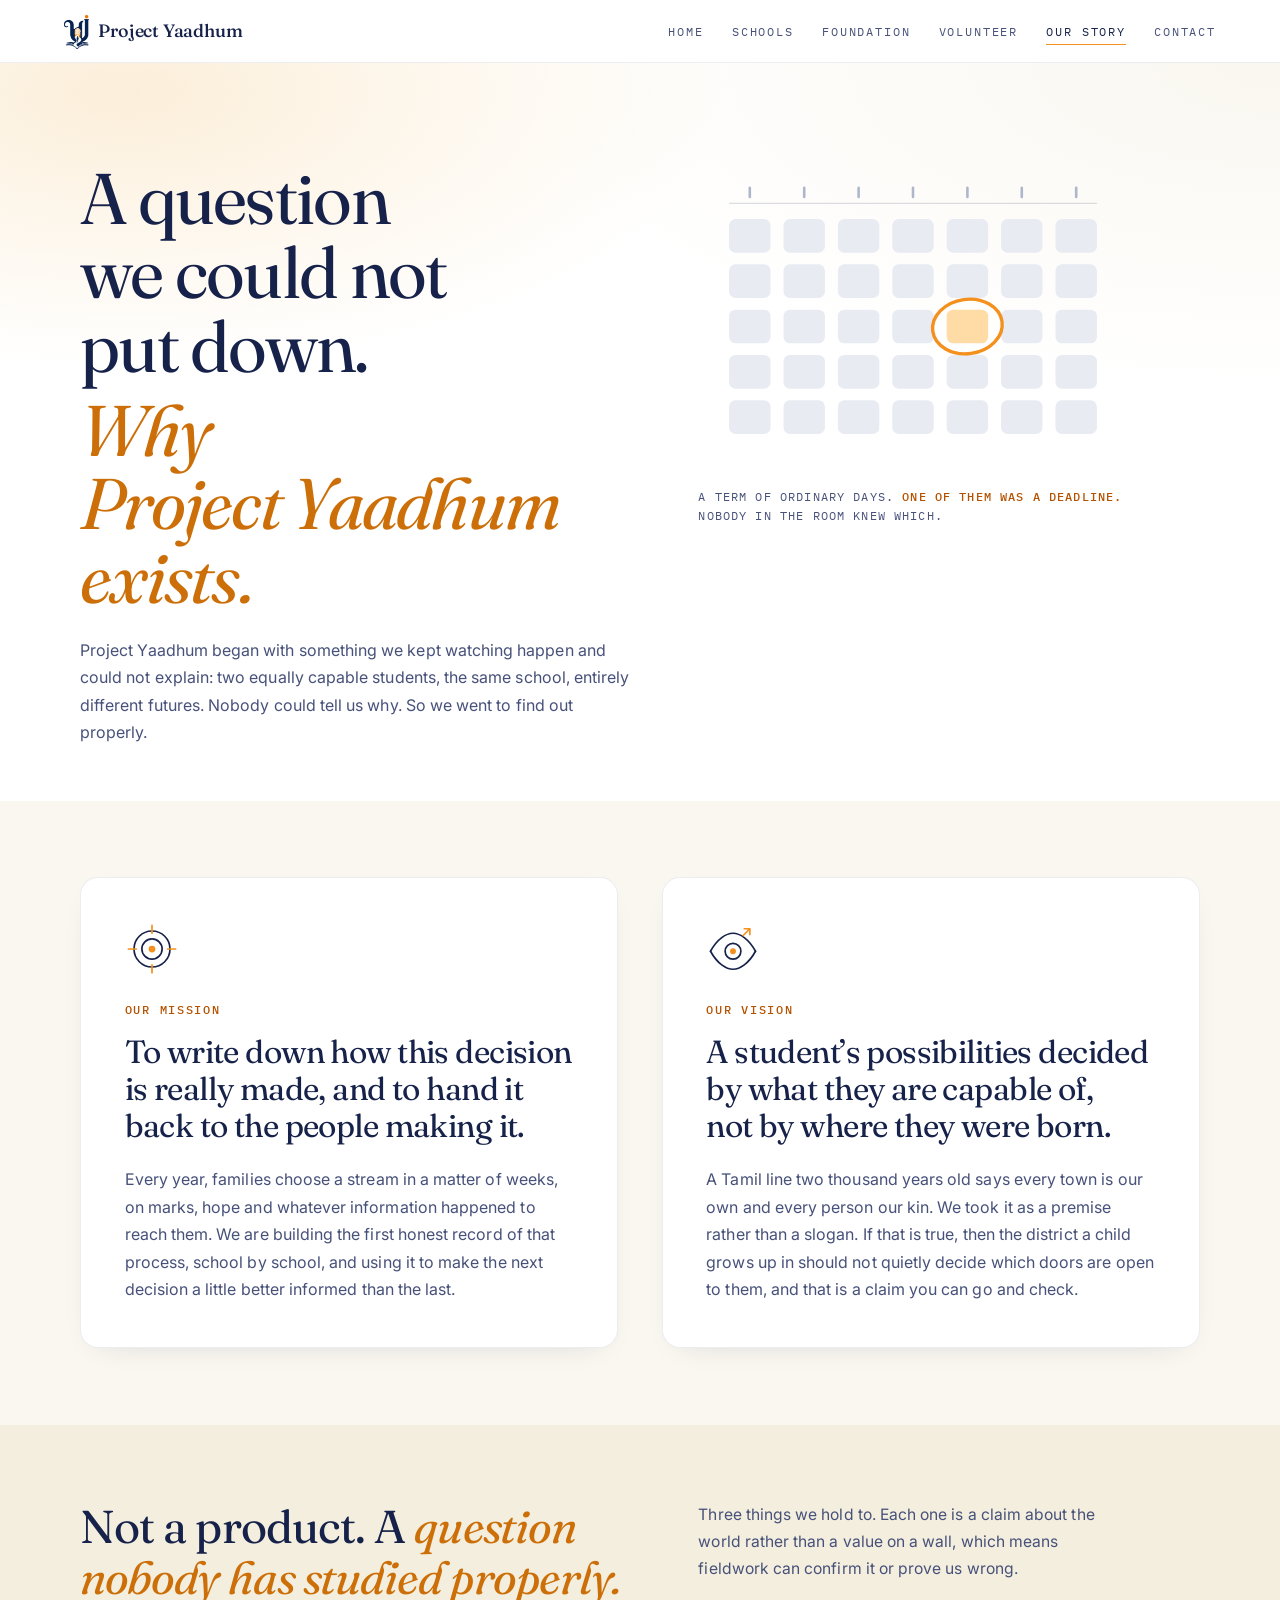
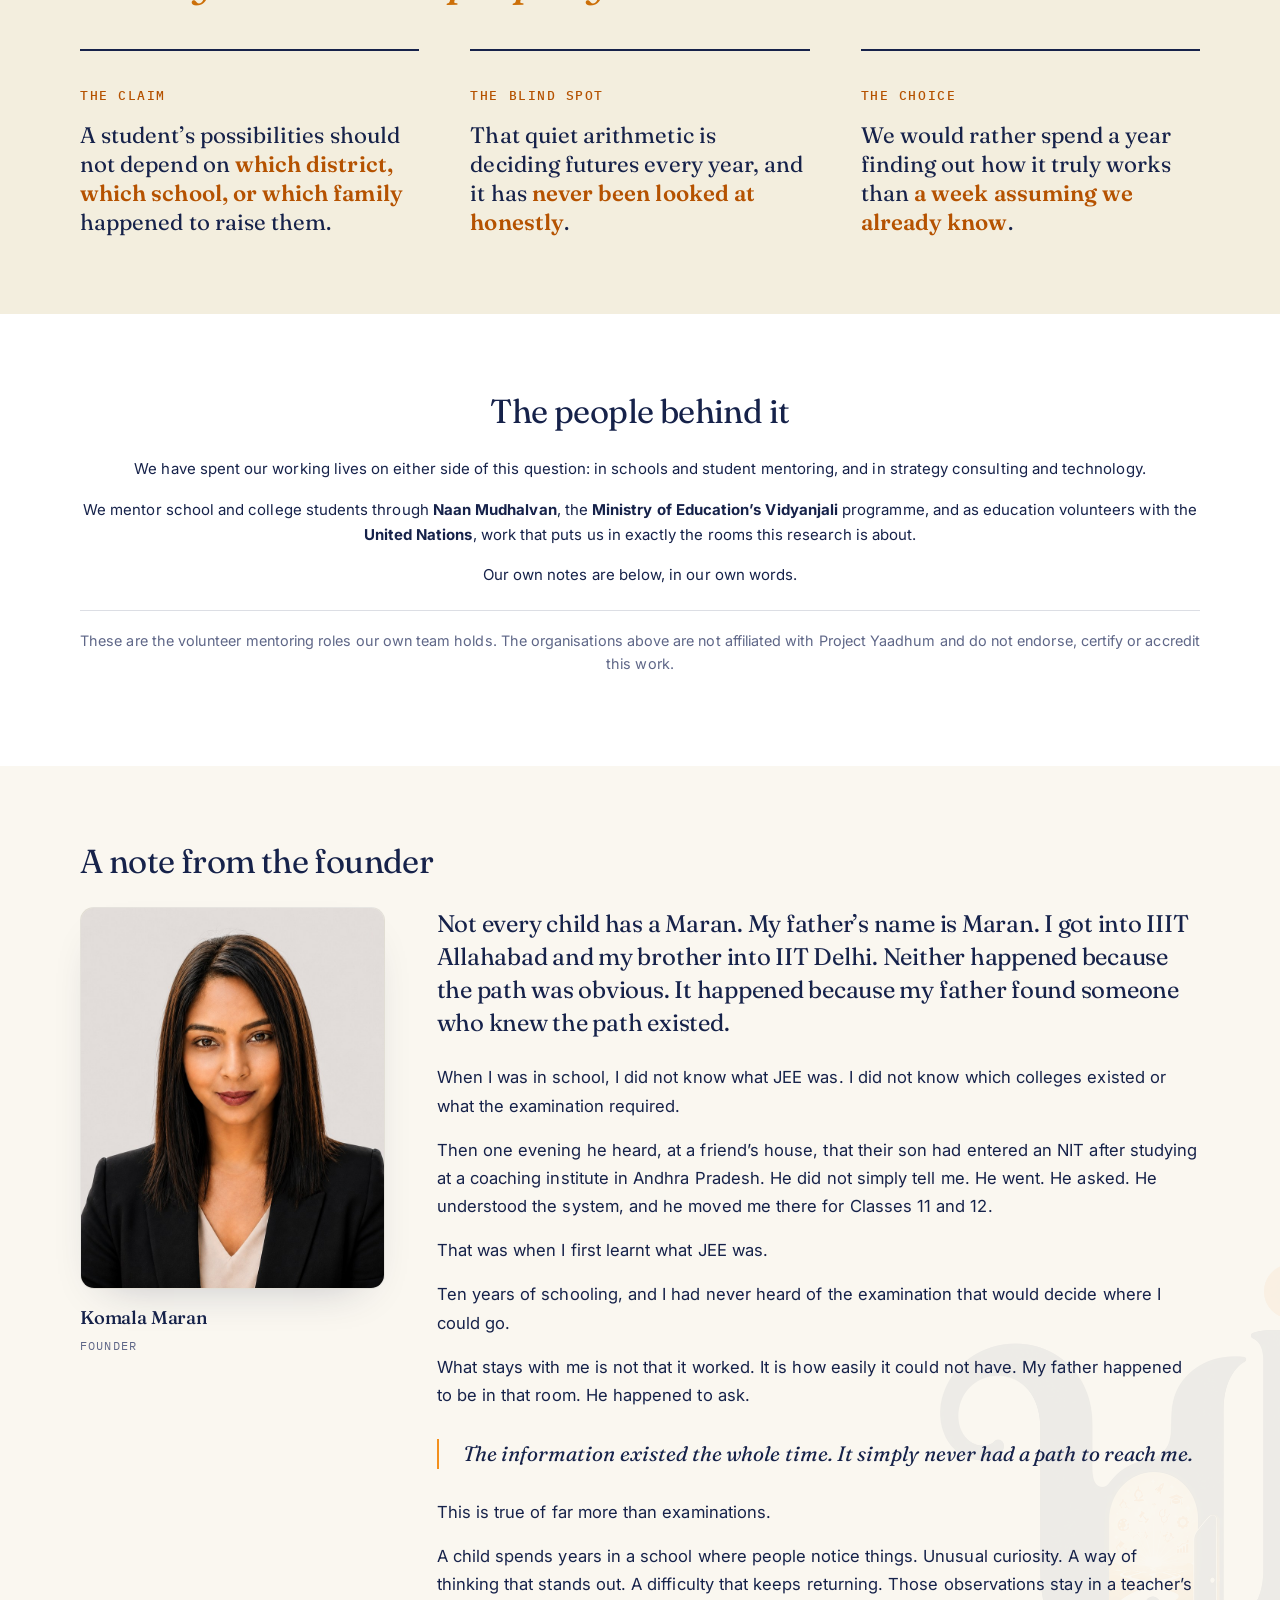
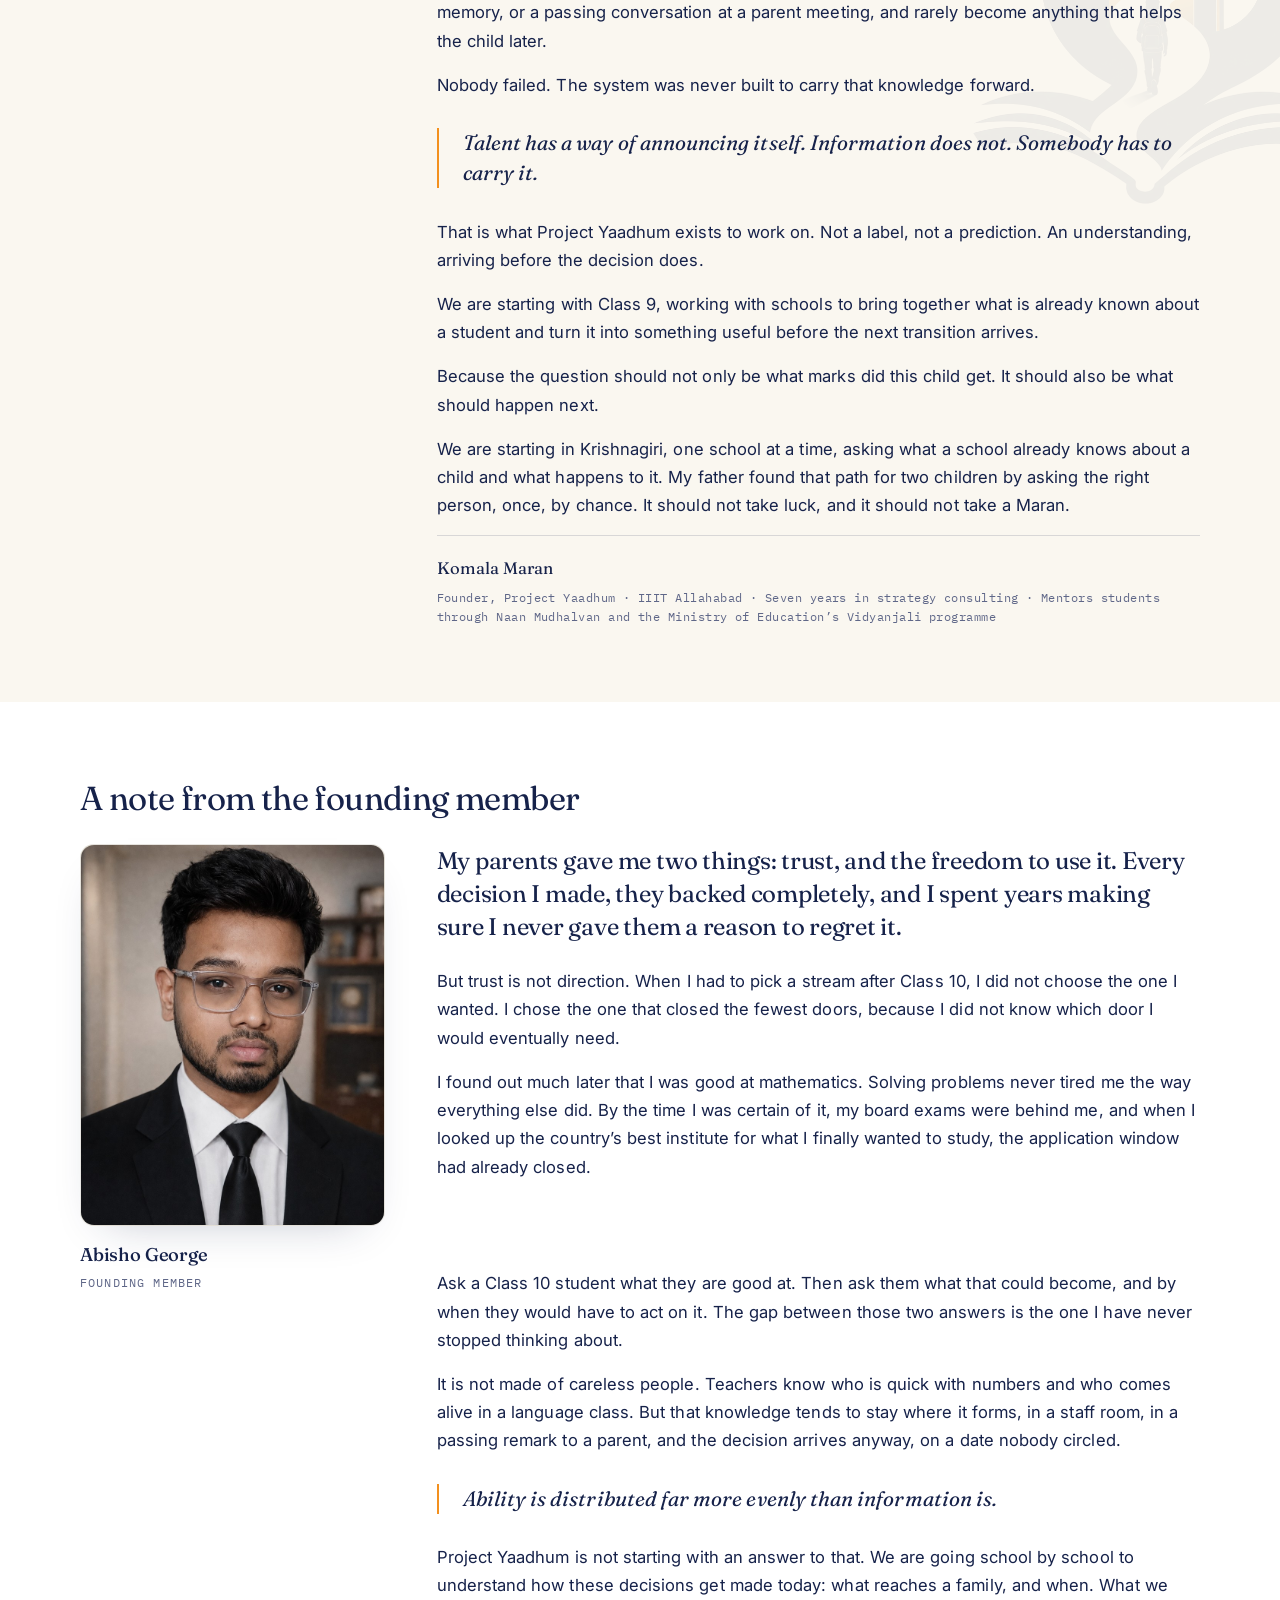
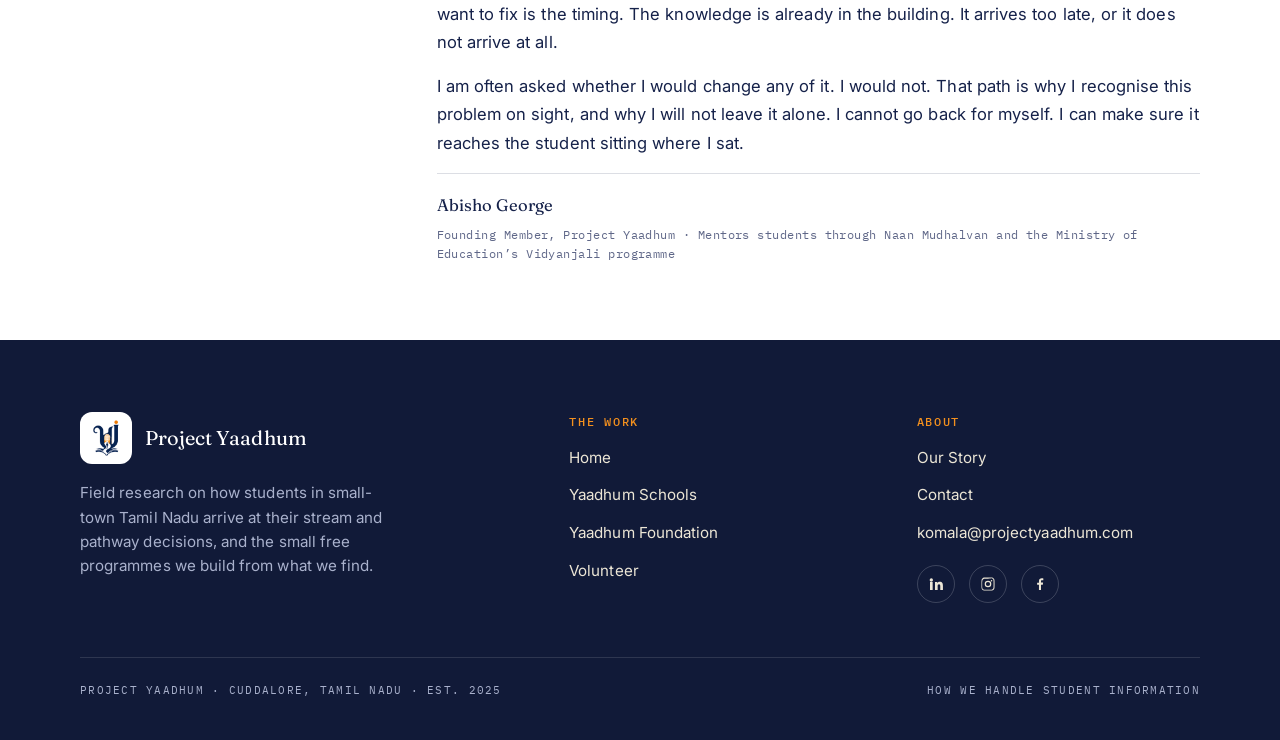
==== story.html @ 72b84866 "Add files via upload" ====
<!doctype html>
<html lang="en-IN">
<head>
<meta charset="utf-8">
<meta name="viewport" content="width=device-width, initial-scale=1">
<title>Our Story: Why Project Yaadhum Exists | Founder's Note</title>
<meta name="description" content="Komala Maran finished ten years of school without knowing JEE existed. One conversation changed that. The question that started Project Yaadhum, in her words.">
<link rel="canonical" href="https://www.projectyaadhum.com/story.html">
<meta name="robots" content="index, follow, max-image-preview:large, max-snippet:-1">

<meta property="og:type" content="website">
<meta property="og:site_name" content="Project Yaadhum">
<meta property="og:locale" content="en_IN">
<meta property="og:url" content="https://www.projectyaadhum.com/story.html">
<meta property="og:title" content="A question we could not put down: why Project Yaadhum exists">
<meta property="og:description" content="Komala Maran finished ten years of school without knowing JEE existed. Abisho George lost a seat on a date he did not know existed. Both notes, in full.">
<meta property="og:image" content="https://www.projectyaadhum.com/assets/og-image.png">
<meta property="og:image:width" content="1200">
<meta property="og:image:height" content="630">
<meta property="og:image:alt" content="Project Yaadhum. Every possibility belongs to every student.">
<meta name="twitter:card" content="summary_large_image">
<meta name="twitter:title" content="A question we could not put down: why Project Yaadhum exists">
<meta name="twitter:description" content="Komala Maran finished ten years of school without knowing JEE existed. Abisho George lost a seat on a date he did not know existed. Both notes, in full.">
<meta name="twitter:image" content="https://www.projectyaadhum.com/assets/og-image.png">

<link rel="icon" href="assets/favicon-32.png" sizes="32x32">
<link rel="apple-touch-icon" href="assets/favicon-180.png">
<link rel="preconnect" href="https://fonts.googleapis.com">
<link rel="preconnect" href="https://fonts.gstatic.com" crossorigin>
<link href="https://fonts.googleapis.com/css2?family=Fraunces:ital,opsz,wght@0,9..144,300..600;1,9..144,300..600&family=IBM+Plex+Mono:wght@400;500&family=Inter:wght@300;400;500;600&family=Noto+Serif+Tamil:wght@400;500;600&display=swap" rel="stylesheet">
<link rel="stylesheet" href="css/main.css?v=20260821235953">
<script type="application/ld+json">
{
  "@context": "https://schema.org",
  "@graph": [
    {
      "@type": "NGO",
      "@id": "https://www.projectyaadhum.com/#organization",
      "name": "Project Yaadhum",
      "legalName": "Yaadhum Foundation",
      "alternateName": [
        "Yaadhum",
        "Yaadhum Foundation"
      ],
      "url": "https://www.projectyaadhum.com/",
      "logo": {
        "@type": "ImageObject",
        "@id": "https://www.projectyaadhum.com/#logo",
        "url": "https://www.projectyaadhum.com/assets/logo-square.png",
        "width": 512,
        "height": 512,
        "caption": "Project Yaadhum"
      },
      "image": {
        "@id": "https://www.projectyaadhum.com/#logo"
      },
      "slogan": "Every possibility belongs to every student.",
      "description": "Project Yaadhum is a field research initiative studying how students in Tier 2 and Tier 3 Tamil Nadu schools arrive at their stream and pathway decisions after Class 10, and who actually makes those decisions. It runs small, free pilot programmes with schools and communities based on what the fieldwork finds.",
      "foundingDate": "2025",
      "founder": {
        "@id": "https://www.projectyaadhum.com/story.html#komala-maran"
      },
      "member": [
        {
          "@id": "https://www.projectyaadhum.com/story.html#komala-maran"
        },
        {
          "@id": "https://www.projectyaadhum.com/story.html#abisho-george"
        }
      ],
      "email": "komala@projectyaadhum.com",
      "address": {
        "@type": "PostalAddress",
        "addressLocality": "Cuddalore",
        "addressRegion": "Tamil Nadu",
        "addressCountry": "IN"
      },
      "areaServed": {
        "@type": "AdministrativeArea",
        "name": "Tamil Nadu, India"
      },
      "knowsAbout": [
        "Academic stream selection after Class 10",
        "Education access in Tier 2 and Tier 3 India",
        "School-to-higher-education transition",
        "Field research in schools",
        "Student career awareness"
      ],
      "contactPoint": {
        "@type": "ContactPoint",
        "@id": "https://www.projectyaadhum.com/#contact-point",
        "email": "komala@projectyaadhum.com",
        "contactType": "General enquiries",
        "areaServed": "IN",
        "availableLanguage": [
          "en",
          "ta"
        ]
      },
      "sameAs": [
        "https://www.linkedin.com/company/projectyaadhum/",
        "https://www.instagram.com/projectyaadhum/",
        "https://www.facebook.com/share/1XpGHpxK6S/"
      ]
    },
    {
      "@type": "WebSite",
      "@id": "https://www.projectyaadhum.com/#website",
      "url": "https://www.projectyaadhum.com/",
      "name": "Project Yaadhum",
      "description": "Field research on how students in small-town Tamil Nadu arrive at their stream and pathway decisions, and the small free programmes we build from what we find.",
      "publisher": {
        "@id": "https://www.projectyaadhum.com/#organization"
      },
      "inLanguage": "en-IN"
    },
    {
      "@type": "AboutPage",
      "@id": "https://www.projectyaadhum.com/story.html#webpage",
      "url": "https://www.projectyaadhum.com/story.html",
      "name": "Our Story: Why Project Yaadhum Exists | Founder's Note",
      "description": "Komala Maran finished ten years of school without knowing JEE existed. One conversation changed that. The question that started Project Yaadhum, in her words.",
      "isPartOf": {
        "@id": "https://www.projectyaadhum.com/#website"
      },
      "about": {
        "@id": "https://www.projectyaadhum.com/#organization"
      },
      "publisher": {
        "@id": "https://www.projectyaadhum.com/#organization"
      },
      "inLanguage": "en-IN",
      "mainEntity": [
        {
          "@id": "https://www.projectyaadhum.com/story.html#komala-maran"
        },
        {
          "@id": "https://www.projectyaadhum.com/story.html#abisho-george"
        }
      ]
    },
    {
      "@type": "Person",
      "@id": "https://www.projectyaadhum.com/story.html#komala-maran",
      "name": "Komala Maran",
      "givenName": "Komala",
      "familyName": "Maran",
      "jobTitle": "Founder",
      "worksFor": {
        "@id": "https://www.projectyaadhum.com/#organization"
      },
      "founderOf": {
        "@id": "https://www.projectyaadhum.com/#organization"
      },
      "alumniOf": {
        "@type": "CollegeOrUniversity",
        "name": "Indian Institute of Information Technology, Allahabad",
        "sameAs": "https://iiita.ac.in/"
      },
      "description": "Founder of Project Yaadhum. Studied at IIIT Allahabad and spent seven years in strategy consulting. Mentors school and college students as a volunteer through Naan Mudhalvan (TNSkill Corporation) and the Ministry of Education's Vidyanjali programme.",
      "knowsAbout": [
        "Academic stream selection after Class 10",
        "Education access in Tier 2 and Tier 3 India",
        "Strategy consulting",
        "Student mentoring"
      ],
      "knowsLanguage": [
        "en",
        "ta"
      ],
      "email": "komala@projectyaadhum.com",
      "image": "https://www.projectyaadhum.com/assets/founder-komala.jpg",
      "url": "https://www.projectyaadhum.com/story.html"
    },
    {
      "@type": "Person",
      "@id": "https://www.projectyaadhum.com/story.html#abisho-george",
      "name": "Abisho George",
      "givenName": "Abisho",
      "familyName": "George",
      "jobTitle": "Founding Member",
      "worksFor": {
        "@id": "https://www.projectyaadhum.com/#organization"
      },
      "memberOf": {
        "@id": "https://www.projectyaadhum.com/#organization"
      },
      "description": "Founding member of Project Yaadhum. Mentors school and college students as a volunteer through Naan Mudhalvan and the Ministry of Education's Vidyanjali programme.",
      "knowsAbout": [
        "Academic stream selection after Class 10",
        "Education access in Tier 2 and Tier 3 India",
        "Student mentoring"
      ],
      "knowsLanguage": [
        "en",
        "ta"
      ],
      "image": "https://www.projectyaadhum.com/assets/founding-abisho.jpg",
      "url": "https://www.projectyaadhum.com/story.html"
    }
  ]
}
</script>
</head>
<body>

<header class="nav" role="banner">
  <a class="nav__brand" href="index.html">
    <img class="nav__logo" src="assets/yaadhum-logo-cut.png" alt="">
    <span class="nav__wordmark">Project Yaadhum</span>
  </a>
  <div class="nav__right">
    <button class="nav__toggle" type="button" aria-expanded="false" aria-controls="nav-links"
            aria-label="Open menu">
      <span class="nav__bars" aria-hidden="true"></span>
      <span class="nav__togglelab">Menu</span>
    </button>
    <nav class="nav__links" id="nav-links" aria-label="Primary">
      <a href="index.html">Home</a>
      <a href="schools.html">Schools</a>
      <a href="foundation.html">Foundation</a>
      <a href="volunteer.html">Volunteer</a>
      <a href="story.html" aria-current="page">Our Story</a>
      <a href="contact.html">Contact</a>
    </nav>
  </div>
</header>

<main class="subpage">

  <!-- ============================ HERO ============================ -->
  <section class="contact-hero">
    <div class="wrap">
      <div class="head-split head-split--top">
        <div>
          <h1 class="reveal">A question we could not put down. <em class="h1__beat">Why Project&nbsp;Yaadhum exists.</em></h1>
          <p class="schools__lede reveal" style="color:var(--ink-2);max-width:56ch">Project Yaadhum began with something we kept watching happen and could not explain: two equally capable students, the same school, entirely different futures. Nobody could tell us why. So we went to find out properly.</p>
        </div>
        <figure class="calviz reveal" data-delay="1"
                aria-label="A term of ordinary days, with the one deadline that decided everything circled late.">
          <svg viewBox="0 0 332 236" role="img">
            <path class="cal-rule" d="M24 32h284"/>
            <path class="cal-tick" d="M40 20v7"/>
            <path class="cal-tick" d="M82 20v7"/>
            <path class="cal-tick" d="M124 20v7"/>
            <path class="cal-tick" d="M166 20v7"/>
            <path class="cal-tick" d="M208 20v7"/>
            <path class="cal-tick" d="M250 20v7"/>
            <path class="cal-tick" d="M292 20v7"/>
            <rect class="cal-day" x="24" y="44" width="32" height="26" rx="5" style="transition-delay:0ms"/>
            <rect class="cal-day" x="66" y="44" width="32" height="26" rx="5" style="transition-delay:16ms"/>
            <rect class="cal-day" x="108" y="44" width="32" height="26" rx="5" style="transition-delay:32ms"/>
            <rect class="cal-day" x="150" y="44" width="32" height="26" rx="5" style="transition-delay:48ms"/>
            <rect class="cal-day" x="192" y="44" width="32" height="26" rx="5" style="transition-delay:64ms"/>
            <rect class="cal-day" x="234" y="44" width="32" height="26" rx="5" style="transition-delay:80ms"/>
            <rect class="cal-day" x="276" y="44" width="32" height="26" rx="5" style="transition-delay:96ms"/>
            <rect class="cal-day" x="24" y="79" width="32" height="26" rx="5" style="transition-delay:112ms"/>
            <rect class="cal-day" x="66" y="79" width="32" height="26" rx="5" style="transition-delay:128ms"/>
            <rect class="cal-day" x="108" y="79" width="32" height="26" rx="5" style="transition-delay:144ms"/>
            <rect class="cal-day" x="150" y="79" width="32" height="26" rx="5" style="transition-delay:160ms"/>
            <rect class="cal-day" x="192" y="79" width="32" height="26" rx="5" style="transition-delay:176ms"/>
            <rect class="cal-day" x="234" y="79" width="32" height="26" rx="5" style="transition-delay:192ms"/>
            <rect class="cal-day" x="276" y="79" width="32" height="26" rx="5" style="transition-delay:208ms"/>
            <rect class="cal-day" x="24" y="114" width="32" height="26" rx="5" style="transition-delay:224ms"/>
            <rect class="cal-day" x="66" y="114" width="32" height="26" rx="5" style="transition-delay:240ms"/>
            <rect class="cal-day" x="108" y="114" width="32" height="26" rx="5" style="transition-delay:256ms"/>
            <rect class="cal-day" x="150" y="114" width="32" height="26" rx="5" style="transition-delay:272ms"/>
            <rect class="cal-day cal-day--the" x="192" y="114" width="32" height="26" rx="5" style="transition-delay:288ms"/>
            <rect class="cal-day" x="234" y="114" width="32" height="26" rx="5" style="transition-delay:304ms"/>
            <rect class="cal-day" x="276" y="114" width="32" height="26" rx="5" style="transition-delay:320ms"/>
            <rect class="cal-day" x="24" y="149" width="32" height="26" rx="5" style="transition-delay:336ms"/>
            <rect class="cal-day" x="66" y="149" width="32" height="26" rx="5" style="transition-delay:352ms"/>
            <rect class="cal-day" x="108" y="149" width="32" height="26" rx="5" style="transition-delay:368ms"/>
            <rect class="cal-day" x="150" y="149" width="32" height="26" rx="5" style="transition-delay:384ms"/>
            <rect class="cal-day" x="192" y="149" width="32" height="26" rx="5" style="transition-delay:400ms"/>
            <rect class="cal-day" x="234" y="149" width="32" height="26" rx="5" style="transition-delay:416ms"/>
            <rect class="cal-day" x="276" y="149" width="32" height="26" rx="5" style="transition-delay:432ms"/>
            <rect class="cal-day" x="24" y="184" width="32" height="26" rx="5" style="transition-delay:448ms"/>
            <rect class="cal-day" x="66" y="184" width="32" height="26" rx="5" style="transition-delay:464ms"/>
            <rect class="cal-day" x="108" y="184" width="32" height="26" rx="5" style="transition-delay:480ms"/>
            <rect class="cal-day" x="150" y="184" width="32" height="26" rx="5" style="transition-delay:496ms"/>
            <rect class="cal-day" x="192" y="184" width="32" height="26" rx="5" style="transition-delay:512ms"/>
            <rect class="cal-day" x="234" y="184" width="32" height="26" rx="5" style="transition-delay:528ms"/>
            <rect class="cal-day" x="276" y="184" width="32" height="26" rx="5" style="transition-delay:544ms"/>
            <ellipse class="cal-ring" cx="208" cy="127" rx="27" ry="21"
                     transform="rotate(-8 208 127)"/>
          </svg>
          <figcaption>A term of ordinary days. <b>One of them was a deadline.</b> Nobody in the room knew which.</figcaption>
        </figure>
      </div>
    </div>
  </section>

  <!-- ===================== MISSION & VISION ======================= -->
  <section class="section section--paper">
    <div class="wrap">
      <div class="mv">
        <article class="mv__card reveal">
          <div class="mv__ico" aria-hidden="true">
            <svg viewBox="0 0 48 48">
              <circle cx="24" cy="24" r="16"/>
              <circle cx="24" cy="24" r="9"/>
              <circle class="fill" cx="24" cy="24" r="3"/>
              <path class="hi" d="M24 3v7M24 38v7M3 24h7M38 24h7"/>
            </svg>
          </div>
          <p class="mv__k">Our mission</p>
          <h2 class="mv__t">To write down how this decision is really made, and to hand it back to the people making it.</h2>
          <p class="mv__s">Every year, families choose a stream in a matter of weeks, on marks, hope and whatever information happened to reach them. We are building the first honest record of that process, school by school, and using it to make the next decision a little better informed than the last.</p>
        </article>

        <article class="mv__card reveal" data-delay="1">
          <div class="mv__ico" aria-hidden="true">
            <svg viewBox="0 0 48 48">
              <path d="M4 26c6-11 14-16 20-16s14 5 20 16"/>
              <path d="M4 26c6 11 14 16 20 16s14-5 20-16"/>
              <circle cx="24" cy="26" r="7"/>
              <circle class="fill" cx="24" cy="26" r="2.6"/>
              <path class="hi" d="M33 12l6-6M39 6h-5M39 6v5"/>
            </svg>
          </div>
          <p class="mv__k">Our vision</p>
          <h2 class="mv__t">A student&rsquo;s possibilities decided by what they are capable of, not by where they were born.</h2>
          <p class="mv__s">A Tamil line two thousand years old says every town is our own and every person our kin. We took it as a premise rather than a slogan. If that is true, then the district a child grows up in should not quietly decide which doors are open to them, and that is a claim you can go and check.</p>
        </article>
      </div>
    </div>
  </section>

<!-- ====================== WHAT DRIVES US ======================= -->
<section class="section section--tint">
  <div class="wrap">
    <div class="head-split head-split--top drives__head">
      <div class="reveal">
        <div class="duo__statement">Not a product. A <span class="accent">question nobody has studied properly.</span></div>
      </div>
      <p class="standfirst reveal" data-delay="1">Three things we hold to. Each one is a claim about the world rather than a value on a wall, which means fieldwork can confirm it or prove us wrong.</p>
    </div>
    <div class="drives__list">
      <div class="drive reveal">
        <p class="drive__k">The claim</p>
        <p class="drive__t">A student&rsquo;s possibilities should not depend on <b>which district, which school, or which family</b> happened to raise them.</p>
      </div>
      <div class="drive reveal" data-delay="1">
        <p class="drive__k">The blind spot</p>
        <p class="drive__t">That quiet arithmetic is deciding futures every year, and it has <b>never been looked at honestly</b>.</p>
      </div>
      <div class="drive reveal" data-delay="2">
        <p class="drive__k">The choice</p>
        <p class="drive__t">We would rather spend a year finding out how it truly works than <b>a week assuming we already know</b>.</p>
      </div>
    </div>
  </div>
</section>

<!-- ==================== THE PEOPLE BEHIND ====================== -->
<section class="section">
  <div class="wrap" style="text-align:center">
    <h2 class="block-title reveal">The people behind it</h2>
    <div class="people-intro reveal" data-delay="1">
      <p>We have spent our working lives on either side of this question: in schools and student mentoring, and in strategy consulting and technology.</p>
      <p>We mentor school and college students through <b>Naan Mudhalvan</b>, the <b>Ministry of Education&rsquo;s Vidyanjali</b> programme, and as education volunteers with the <b>United Nations</b>, work that puts us in exactly the rooms this research is about.</p>
      <p>Our own notes are below, in our own words.</p>
      <p class="people-intro__note">These are the volunteer mentoring roles our own team holds. The organisations above are not affiliated with Project Yaadhum and do not endorse, certify or accredit this work.</p>
    </div>
  </div>
</section>

<!-- =================== A NOTE FROM THE FOUNDER ================== -->
<section class="section note note--paper">
  <img class="note__mark" src="assets/yaadhum-logo-cut.png" alt="" aria-hidden="true">
  <div class="wrap">
    <h2 class="block-title reveal">A note from the founder</h2>
    <div class="note__grid">
      <div class="reveal">
        <figure class="portrait" style="margin:0">
          <img src="assets/founder-komala.jpg" alt="Komala Maran, Founder of Project Yaadhum"
               onerror="this.style.display='none';this.nextElementSibling.style.display='grid';">
          <figcaption class="portrait__ph" style="display:none">Portrait<br>Komala Maran</figcaption>
        </figure>
        <p class="portrait__cap"><b>Komala Maran</b>Founder</p>
      </div>

      <div class="note__body">
        <p class="lede reveal">Not every child has a Maran. My father&rsquo;s name is Maran. I got into IIIT Allahabad and my brother into IIT Delhi. Neither happened because the path was obvious. It happened because my father found someone who knew the path existed.</p>
        <p class="reveal">When I was in school, I did not know what JEE was. I did not know which colleges existed or what the examination required.</p>
        <p class="reveal">Then one evening he heard, at a friend&rsquo;s house, that their son had entered an NIT after studying at a coaching institute in Andhra Pradesh. He did not simply tell me. He went. He asked. He understood the system, and he moved me there for Classes&nbsp;11 and&nbsp;12.</p>
        <p class="reveal">That was when I first learnt what JEE was.</p>
        <p class="reveal">Ten years of schooling, and I had never heard of the examination that would decide where I could go.</p>
        <p class="reveal">What stays with me is not that it worked. It is how easily it could not have. My father happened to be in that room. He happened to ask.</p>
        <p class="ask reveal">The information existed the whole time. It simply never had a path to reach me.</p>
        <p class="reveal">This is true of far more than examinations.</p>
        <p class="reveal">A child spends years in a school where people notice things. Unusual curiosity. A way of thinking that stands out. A difficulty that keeps returning. Those observations stay in a teacher&rsquo;s memory, or a passing conversation at a parent meeting, and rarely become anything that helps the child later.</p>
        <p class="reveal">Nobody failed. The system was never built to carry that knowledge forward.</p>
        <p class="ask reveal">Talent has a way of announcing itself. Information does not. Somebody has to carry it.</p>
        <p class="reveal">That is what Project Yaadhum exists to work on. Not a label, not a prediction. An understanding, arriving before the decision does.</p>
        <p class="reveal">We are starting with Class&nbsp;9, working with schools to bring together what is already known about a student and turn it into something useful before the next transition arrives.</p>
        <p class="reveal">Because the question should not only be what marks did this child get. It should also be what should happen next.</p>
        <p class="reveal">We are starting in Krishnagiri, one school at a time, asking what a school already knows about a child and what happens to it. My father found that path for two children by asking the right person, once, by chance. It should not take luck, and it should not take a Maran.</p>
        <p class="note__sign reveal">Komala Maran
          <small>Founder, Project Yaadhum &middot; IIIT Allahabad &middot; Seven years in strategy consulting &middot; Mentors students through Naan Mudhalvan and the Ministry of Education&rsquo;s Vidyanjali programme</small></p>
      </div>
    </div>
  </div>
</section>

<!-- =============== A NOTE FROM THE FOUNDING MEMBER ============== -->
<section class="section note">
  <div class="wrap">
    <h2 class="block-title reveal">A note from the founding member</h2>
    <div class="note__grid">
      <div class="reveal">
        <figure class="portrait" style="margin:0">
          <img src="assets/founding-abisho.jpg" alt="Abisho George, Founding Member of Project Yaadhum"
               onerror="this.style.display='none';this.nextElementSibling.style.display='grid';">
          <figcaption class="portrait__ph" style="display:none">Portrait<br>Abisho George</figcaption>
        </figure>
        <p class="portrait__cap"><b>Abisho George</b>Founding Member</p>
      </div>

      <div class="note__body">
        <p class="lede reveal">My parents gave me two things: trust, and the freedom to use it. Every decision I made, they backed completely, and I spent years making sure I never gave them a reason to regret it.</p>
        <p class="reveal">But trust is not direction. When I had to pick a stream after Class&nbsp;10, I did not choose the one I wanted. I chose the one that closed the fewest doors, because I did not know which door I would eventually need.</p>
        <p class="reveal">I found out much later that I was good at mathematics. Solving problems never tired me the way everything else did. By the time I was certain of it, my board exams were behind me, and when I looked up the country&rsquo;s best institute for what I finally wanted to study, the application window had already closed.</p>
        <p class="ask reveal">I did not lose that seat on merit. I lost it on a date I did not know existed.</p>
        <p class="reveal">Ask a Class&nbsp;10 student what they are good at. Then ask them what that could become, and by when they would have to act on it. The gap between those two answers is the one I have never stopped thinking about.</p>
        <p class="reveal">It is not made of careless people. Teachers know who is quick with numbers and who comes alive in a language class. But that knowledge tends to stay where it forms, in a staff room, in a passing remark to a parent, and the decision arrives anyway, on a date nobody circled.</p>
        <p class="ask reveal">Ability is distributed far more evenly than information is.</p>
        <p class="reveal">Project Yaadhum is not starting with an answer to that. We are going school by school to understand how these decisions get made today: what reaches a family, and when. What we want to fix is the timing. The knowledge is already in the building. It arrives too late, or it does not arrive at all.</p>
        <p class="reveal">I am often asked whether I would change any of it. I would not. That path is why I recognise this problem on sight, and why I will not leave it alone. I cannot go back for myself. I can make sure it reaches the student sitting where I sat.</p>
        <p class="note__sign reveal">Abisho George
          <small>Founding Member, Project Yaadhum &middot; Mentors students through Naan Mudhalvan and the Ministry of Education&rsquo;s Vidyanjali programme</small></p>
      </div>
    </div>
  </div>
</section>

</main>

<footer class="footer" role="contentinfo">
  <div class="wrap">
    <div class="footer__top">
      <div>
        <div class="footer__brand">
          <span class="footer__logo-tile"><img src="assets/logo-square.png" alt="Project Yaadhum"></span>
          <span>Project Yaadhum</span>
        </div>
        <p class="footer__tag">Field research on how students in small-town Tamil&nbsp;Nadu arrive at their stream and pathway decisions, and the small free programmes we build from what we find.</p>
      </div>
      <div>
        <h4>The work</h4>
        <ul class="footer__links">
          <li><a href="index.html">Home</a></li>
          <li><a href="schools.html">Yaadhum Schools</a></li>
          <li><a href="foundation.html">Yaadhum Foundation</a></li>
          <li><a href="volunteer.html">Volunteer</a></li>
        </ul>
      </div>
      <div>
        <h4>About</h4>
        <ul class="footer__links">
          <li><a href="story.html">Our Story</a></li>
          <li><a href="contact.html">Contact</a></li>
          <li><a href="mailto:komala@projectyaadhum.com">komala@projectyaadhum.com</a></li>
        </ul>
        <div class="socials" aria-label="Social links">
          <a href="https://www.linkedin.com/company/projectyaadhum/" target="_blank" rel="noopener" aria-label="Project Yaadhum on LinkedIn"><svg viewBox="0 0 24 24" aria-hidden="true"><path d="M4.98 3.5a2.5 2.5 0 1 1 0 5 2.5 2.5 0 0 1 0-5zM3 9h4v12H3V9zm7 0h3.8v1.7h.05c.53-1 1.83-2.05 3.77-2.05 4.03 0 4.78 2.65 4.78 6.1V21h-4v-5.5c0-1.3-.03-3-1.83-3-1.83 0-2.11 1.43-2.11 2.9V21h-4V9z"/></svg></a>
          <a href="https://www.instagram.com/projectyaadhum/" target="_blank" rel="noopener" aria-label="Project Yaadhum on Instagram"><svg viewBox="0 0 24 24" aria-hidden="true"><path d="M12 2.2c3.2 0 3.6 0 4.85.07 1.17.05 1.8.25 2.23.41.56.22.96.48 1.38.9.42.42.68.82.9 1.38.16.42.36 1.06.41 2.23.06 1.25.07 1.62.07 4.82s0 3.57-.07 4.82c-.05 1.17-.25 1.8-.41 2.23-.22.56-.48.96-.9 1.38-.42.42-.82.68-1.38.9-.42.16-1.06.36-2.23.41-1.25.06-1.62.07-4.85.07s-3.6 0-4.85-.07c-1.17-.05-1.8-.25-2.23-.41a3.7 3.7 0 0 1-1.38-.9 3.7 3.7 0 0 1-.9-1.38c-.16-.42-.36-1.06-.41-2.23C2.2 15.6 2.2 15.2 2.2 12s0-3.57.07-4.82c.05-1.17.25-1.8.41-2.23.22-.56.48-.96.9-1.38.42-.42.82-.68 1.38-.9.42-.16 1.06-.36 2.23-.41C8.4 2.2 8.8 2.2 12 2.2zm0 1.8c-3.15 0-3.5 0-4.74.07-.9.04-1.38.19-1.7.32-.43.16-.73.36-1.05.68-.32.32-.52.62-.68 1.05-.13.32-.28.8-.32 1.7C3.24 8.5 3.24 8.85 3.24 12s0 3.5.07 4.74c.04.9.19 1.38.32 1.7.16.43.36.73.68 1.05.32.32.62.52 1.05.68.32.13.8.28 1.7.32 1.24.07 1.59.07 4.74.07s3.5 0 4.74-.07c.9-.04 1.38-.19 1.7-.32.43-.16.73-.36 1.05-.68.32-.32.52-.62.68-1.05.13-.32.28-.8.32-1.7.07-1.24.07-1.59.07-4.74s0-3.5-.07-4.74c-.04-.9-.19-1.38-.32-1.7a2.8 2.8 0 0 0-.68-1.05 2.8 2.8 0 0 0-1.05-.68c-.32-.13-.8-.28-1.7-.32C15.5 4 15.15 4 12 4zm0 3.06A4.94 4.94 0 1 1 12 17a4.94 4.94 0 0 1 0-9.88zm0 1.8a3.14 3.14 0 1 0 0 6.28 3.14 3.14 0 0 0 0-6.28zM17.34 6a1.15 1.15 0 1 1 0 2.3 1.15 1.15 0 0 1 0-2.3z"/></svg></a>
          <a href="https://www.facebook.com/share/1XpGHpxK6S/" target="_blank" rel="noopener" aria-label="Project Yaadhum on Facebook"><svg viewBox="0 0 24 24" aria-hidden="true"><path d="M13.5 21v-8h2.7l.4-3.1h-3.1V7.9c0-.9.25-1.5 1.55-1.5H17V3.6c-.3-.04-1.3-.13-2.46-.13-2.43 0-4.1 1.48-4.1 4.21v2.35H7.7V13h2.74v8h3.06z"/></svg></a>
          <!-- WhatsApp: add back here once there is a number, e.g. https://wa.me/91XXXXXXXXXX -->
        </div>
      </div>
    </div>
    <div class="footer__bottom">
      <span class="footer__meta">Project Yaadhum · Cuddalore, Tamil Nadu · est. 2025</span>
      <a href="privacy.html">How we handle student information</a>
    </div>
  </div>
</footer>

<script src="js/main.js?v=20260821235953"></script>
</body>
</html>
---- css/main.css ----
/* =========================================================================
   PROJECT YAADHUM - field research, Cuddalore
   White + warm paper ground · deep navy · sparing marigold.
   Editorial serif (display) / clean sans (body) / mono (labels & data).
   Tuned for a calm reading zoom - nothing oversized.
   ========================================================================= */

:root{
  /* grounds */
  --white:#ffffff;
  --paper:#faf7f0;
  --paper-2:#f3eede;
  --marigold-wash:#fcefda;

  /* ink */
  --navy:#16224a;
  --ink:#16224a;
  --ink-2:#47517a;
  --ink-3:#5f6788;      /* passes 4.5:1 on both white and paper */

  /* accent */
  --marigold:#f3901e;
  --marigold-deep:#cc6f08;      /* accents, large display text */
  --marigold-text:#b55200;      /* small text: passes 4.5:1 on white and paper */

  /* lines */
  --hair:rgba(22,34,74,.15);
  --hair-soft:rgba(22,34,74,.08);

  /* footer */
  --footer-bg:#111a38;
  --footer-ink:#ece6d6;
  --footer-ink-2:#a9b1cc;

  /* type */
  --serif:"Fraunces","Iowan Old Style",Georgia,serif;
  --sans:"Inter","Helvetica Neue",Arial,sans-serif;
  --mono:"IBM Plex Mono","SFMono-Regular",Menlo,monospace;
  --tamil:"Noto Serif Tamil","Latha",serif;

  /* rhythm - trimmed so the page reads like a publication, not a poster */
  --edge:clamp(20px,5vw,100px);
  --hero-logo-h:clamp(132px,24vh,236px);
  --nav-h:clamp(56px,7vh,68px);
  --shadow:0 18px 44px -26px rgba(22,34,74,.30);
  --shadow-soft:0 10px 30px -20px rgba(22,34,74,.22);

  --ease:cubic-bezier(.22,.61,.36,1);
}

*{box-sizing:border-box}
html{-webkit-text-size-adjust:100%}
body{
  margin:0;
  background:var(--white);
  color:var(--navy);
  font-family:var(--sans);
  font-size:clamp(15px,.92vw,16.5px);
  line-height:1.68;
  font-weight:400;
  letter-spacing:.004em;
  -webkit-font-smoothing:antialiased;
  text-rendering:optimizeLegibility;
  overflow-x:hidden;
}
img{max-width:100%;display:block}
a{color:inherit}
::selection{background:var(--marigold);color:#fff}

/* ---------- type primitives ---------- */
.mono{
  font-family:var(--mono);font-size:.74rem;letter-spacing:.18em;
  text-transform:uppercase;color:var(--ink-3);font-weight:500;
}
h1,h2,h3{
  font-family:var(--serif);font-weight:400;color:var(--navy);
  line-height:1.08;letter-spacing:-.012em;margin:0;font-optical-sizing:auto;
}

.section{padding:clamp(58px,8.5vh,112px) var(--edge)}
.section--paper{background:var(--paper)}
.section--tint{background:var(--paper-2)}
/* a hairline seam so touching grounds still read as separate sections */
.section--tint + .section,.section + .section--tint,
.section--paper + .section,.section + .section--paper{border-top:1px solid transparent}
.section--tight{padding-top:clamp(34px,5vh,64px)}
.wrap{max-width:1120px;margin:0 auto}
.kicker{margin-bottom:1.15em}
/* the few labels that remain are quiet; the headings do the announcing */
.mono.kicker{font-size:.78rem;letter-spacing:.14em;color:var(--marigold-text);font-weight:500}

/* a promoted label: it was the only title its block had, so it is a heading now */
.block-title{font-family:var(--serif);font-weight:400;color:var(--navy);
  font-size:clamp(1.5rem,2.6vw,2.15rem);line-height:1.14;letter-spacing:-.018em;
  margin:0 0 clamp(20px,3vh,34px)}

/* =========================================================================
   NAV
   ========================================================================= */
.nav{
  position:fixed;top:0;left:0;right:0;z-index:60;height:var(--nav-h);
  display:flex;align-items:center;justify-content:space-between;padding:0 var(--edge);
}
/* the bar surface fades in on its own so the partner marks can stay visible */
.nav::before{
  content:"";position:absolute;inset:0;z-index:-1;
  background:rgba(255,255,255,.92);backdrop-filter:saturate(140%) blur(10px);
  border-bottom:1px solid var(--hair-soft);opacity:1;
}
.nav__brand{display:flex;align-items:center;gap:.6rem;text-decoration:none}
.nav__logo{height:clamp(26px,3.8vh,34px);width:auto}
.nav__wordmark{
  font-family:var(--serif);font-size:clamp(.98rem,1.4vw,1.12rem);color:var(--navy);
  letter-spacing:-.01em;font-weight:500;white-space:nowrap;
}
.nav__right{display:flex;align-items:center;gap:clamp(1.1rem,2.6vw,2.6rem)}
.nav__toggle{display:none}
.nav__links{display:flex;gap:clamp(1rem,2.2vw,2.1rem);align-items:baseline}
.nav__links a{
  font-family:var(--mono);font-size:.72rem;letter-spacing:.16em;text-transform:uppercase;
  text-decoration:none;color:var(--ink-2);position:relative;padding:.4em 0;transition:color .25s;
}
.nav__links a::after{
  content:"";position:absolute;left:0;right:100%;bottom:.05em;height:1px;
  background:var(--marigold);transition:right .28s var(--ease);
}
.nav__links a:hover{color:var(--navy)}
.nav__links a:hover::after,.nav__links a[aria-current="page"]::after{right:0}
.nav__links a[aria-current="page"]{color:var(--navy)}

/* home hero: partner marks stay put; the bar surface, wordmark & links fade in */
body.js-motion.home .nav::before{opacity:var(--nav-op,0)}
body.js-motion.home .nav__wordmark{opacity:var(--nav-op,0);transition:opacity .3s linear}
@media(min-width:901px){
  body.js-motion.home .nav__links{opacity:var(--nav-op,0);transition:opacity .3s linear}
}
.nav--ghost .nav__brand,.nav--ghost .nav__links{pointer-events:none}
.nav__toggle,.nav__links.is-open{pointer-events:auto}
body.js-motion.home .nav__logo{visibility:hidden}

/* =========================================================================
   HERO
   ========================================================================= */
.hero{
  min-height:100vh;min-height:100svh;display:flex;align-items:center;justify-content:center;
  padding:var(--nav-h) var(--edge) clamp(36px,7vh,80px);text-align:center;position:relative;
  background:radial-gradient(120% 80% at 50% -10%,var(--paper) 0%,transparent 60%);
}
.hero__stage{display:flex;flex-direction:column;align-items:center;width:100%}
.hero__holder{display:none;height:var(--hero-logo-h);width:1px}
.hero__logo--flow{height:var(--hero-logo-h);width:auto;margin-bottom:clamp(30px,6vh,66px)}
.hero__logo--fixed{display:none}
.hero__tagline{
  font-family:var(--serif);font-weight:400;font-size:clamp(1.68rem,3.95vw,3.05rem);
  line-height:1.14;letter-spacing:-.018em;color:var(--navy);max-width:14ch;margin:0;
  opacity:0;transform:translateY(10px);animation:heroFade 1.1s var(--ease) .5s forwards;
}
.hero__tagline em{font-style:italic;color:var(--marigold-deep)}
@keyframes heroFade{to{opacity:1;transform:none}}

/* motion mode: fixed, scroll-driven logo; tagline stays in normal flow */
body.js-motion .hero__logo--flow{display:none}
body.js-motion .hero__holder{display:block}
body.js-motion .hero__tagline{margin-top:clamp(34px,7vh,78px)}
body.js-motion .hero__logo--fixed{
  display:block;position:fixed;top:0;left:0;z-index:70;height:var(--hero-logo-h);width:auto;
  will-change:transform;pointer-events:none;
}

/* =========================================================================
   REVEALS
   ========================================================================= */
.reveal{opacity:1}
body.js-motion .reveal{opacity:0;transform:translateY(20px);
  transition:opacity .85s var(--ease),transform .85s var(--ease)}
body.js-motion .reveal.in{opacity:1;transform:none}
body.js-motion .reveal[data-delay="1"]{transition-delay:.08s}
body.js-motion .reveal[data-delay="2"]{transition-delay:.16s}
body.js-motion .reveal[data-delay="3"]{transition-delay:.24s}

/* =========================================================================
   THE PROBLEM
   ========================================================================= */
.question-head{display:grid;grid-template-columns:1.05fr .95fr;gap:clamp(20px,5vw,72px);align-items:end}
.question{
  font-family:var(--serif);font-weight:400;font-size:clamp(1.35rem,2.5vw,2.05rem);
  line-height:1.14;letter-spacing:-.016em;max-width:18ch;color:var(--navy);
}
.question__sub{color:var(--ink-2);font-size:.98rem;line-height:1.7;margin:0;max-width:44ch}
.question .lead{
  display:block;font-family:var(--mono);font-size:.82rem;letter-spacing:.16em;
  text-transform:uppercase;color:var(--marigold-text);margin-bottom:clamp(14px,2vh,22px);font-weight:500;
}

.ledger{margin-top:clamp(38px,6vh,72px);border-top:1px solid var(--hair)}
.ledger__row{
  display:grid;grid-template-columns:minmax(96px,.8fr) minmax(0,3.4fr);
  gap:clamp(14px,3vw,52px);align-items:baseline;
  padding:clamp(18px,2.8vh,30px) 0;border-bottom:1px solid var(--hair);position:relative;
}
.ledger__row::before{
  content:attr(data-n);position:absolute;top:clamp(18px,2.8vh,30px);left:-2rem;
  font-family:var(--mono);font-size:.62rem;color:var(--ink-3);letter-spacing:.1em;opacity:.55;display:none;
}
.ledger__key{
  font-family:var(--mono);font-size:.82rem;letter-spacing:.13em;text-transform:uppercase;
  color:var(--marigold-text);padding-top:.25em;font-weight:500;
}
.ledger__stmt{
  font-family:var(--serif);font-size:clamp(1.05rem,1.9vw,1.45rem);line-height:1.32;
  letter-spacing:-.008em;color:var(--navy);font-weight:400;
}
.ledger__stmt b{color:var(--navy);font-weight:600;
  background:linear-gradient(transparent 62%,var(--marigold-wash) 62%);padding:0 .05em}
@media(min-width:1160px){.ledger__row::before{display:block}}

/* the gap - set apart */
.gap{background:var(--navy);color:#fff}
.gap__pre{display:grid;grid-template-columns:repeat(3,1fr);gap:clamp(18px,3.5vw,52px);
  margin-bottom:clamp(34px,5.5vh,64px)}
.gap__pre p{margin:0;color:#c7cee4;font-size:.96rem;line-height:1.55}
.gap__pre b{color:#fff;font-family:var(--mono);font-size:.68rem;letter-spacing:.14em;
  text-transform:uppercase;display:block;margin-bottom:.6em}
.gap__punch{font-family:var(--serif);font-weight:400;font-size:clamp(1.45rem,2.9vw,2.35rem);
  line-height:1.24;letter-spacing:-.014em;max-width:26ch;color:#fff}
.gap__punch b{color:var(--marigold);font-weight:400;font-style:italic;font-family:var(--serif);
  font-size:inherit;letter-spacing:inherit;text-transform:none;display:inline;margin:0}
.gap__sig{margin-top:clamp(22px,3.4vh,34px);color:var(--marigold);font-family:var(--mono);
  font-size:.68rem;letter-spacing:.18em;text-transform:uppercase}

/* =========================================================================
   ASYMMETRIC TWO-COLUMN BODY
   ========================================================================= */
.duo{display:grid;grid-template-columns:1.15fr .85fr;gap:clamp(26px,6vw,96px);align-items:start}
.duo__statement{font-family:var(--serif);font-weight:400;font-size:clamp(1.85rem,3.6vw,3.05rem);
  line-height:1.1;letter-spacing:-.02em;color:var(--navy);text-wrap:balance}
.duo__statement .accent{color:var(--marigold-deep);font-style:italic}
.duo__body{color:var(--ink-2);font-size:.98rem;line-height:1.72}
.duo__body p{margin:0 0 1em}
.duo__body p:last-child{margin-bottom:0}

/* =========================================================================
   COUPLET - the still point
   ========================================================================= */
.still{background:radial-gradient(120% 90% at 12% 0%,var(--marigold-wash) 0%,transparent 52%),var(--paper)}
.still__grid{display:grid;grid-template-columns:1.1fr .9fr;gap:clamp(30px,6vw,90px);align-items:center}
.couplet{margin:0}
.couplet__ta{font-family:var(--tamil);font-weight:500;color:var(--navy);
  font-size:clamp(1.75rem,4vw,3.1rem);line-height:1.34;margin:0 0 .5em}
.couplet__en{font-family:var(--serif);font-style:italic;font-weight:400;
  font-size:clamp(1.15rem,2.1vw,1.7rem);line-height:1.3;color:var(--navy);margin:0 0 1em;max-width:20ch}
.couplet__rom{font-family:var(--mono);font-size:.72rem;letter-spacing:.1em;
  color:var(--ink-3);margin:0 0 1.2em;font-style:normal}
.people-intro__note{margin-top:1.6em;padding-top:1.2em;border-top:1px solid var(--hair);
  color:var(--ink-3);font-size:.9rem;line-height:1.6}
.hero-sub{color:var(--ink-2);font-size:clamp(1.02rem,1.5vw,1.2rem);line-height:1.6;
  margin:.9em 0 0;max-width:52ch}
.couplet__attr{font-family:var(--mono);font-size:.74rem;letter-spacing:.13em;
  text-transform:uppercase;color:var(--ink-3)}
.still__passage{color:var(--ink-2);font-size:1rem;line-height:1.78;
  border-left:2px solid var(--marigold);padding-left:clamp(18px,2.6vw,34px);max-width:34ch}

.descent{margin-top:clamp(46px,7vh,88px);text-align:center;display:flex;flex-direction:column;align-items:center}
.descent__line::before{content:"";position:absolute;left:50%;top:0;transform:translateX(-50%);
  width:5px;height:5px;border-radius:50%;background:var(--marigold)}
.descent__line{width:1px;background:var(--hair);margin:clamp(16px,2.6vh,30px) 0;height:0;
  transition:height 1.1s var(--ease);position:relative}
.descent.in .descent__line{height:clamp(46px,8vh,84px)}
.descent__ours{font-family:var(--serif);font-weight:400;color:var(--navy);
  font-size:clamp(1.5rem,3.4vw,2.5rem);line-height:1.14;letter-spacing:-.018em;max-width:16ch;
  opacity:0;transform:translateY(12px);transition:opacity 1s var(--ease) .5s,transform 1s var(--ease) .5s}
.descent.in .descent__ours{opacity:1;transform:none}
.descent__note{margin-top:clamp(18px,3vh,32px);max-width:44ch;color:var(--ink-3);font-size:.88rem;line-height:1.6}
body:not(.js-motion) .descent__line{height:clamp(46px,8vh,84px)}
body:not(.js-motion) .descent__ours{opacity:1;transform:none}

/* =========================================================================
   THE NUMBERS
   ========================================================================= */
.story__lead{font-family:var(--serif);font-weight:400;font-size:clamp(1.85rem,3.4vw,2.9rem);
  line-height:1.1;letter-spacing:-.02em;max-width:22ch;color:var(--navy);text-wrap:balance}
.numbers__head{margin-bottom:clamp(34px,5vh,60px)}
.numbers__head .story__lead{max-width:16ch}
.picture{display:grid;grid-template-columns:1.55fr 1fr;gap:clamp(26px,5vw,76px);align-items:center}
.roll{display:grid;grid-template-columns:repeat(20,1fr);gap:clamp(5px,.8vw,10px);max-width:600px}
.roll__seat{width:100%;aspect-ratio:1/1.35;color:#c7ccdb}
.roll__seat svg{width:100%;height:100%;display:block}
.roll__seat path{fill:currentColor}
/* category colours - always applied, so the split is visible */
.roll__seat.is-sci{color:var(--navy)}
.roll__seat.is-art{color:var(--marigold)}
.roll__seat.is-else{color:#c3c7d6}
/* motion: fade + rise into place, keeping their colours (no colour override) */
body.js-motion .roll__seat{opacity:0;transform:translateY(7px);
  transition:opacity .5s var(--ease),transform .5s var(--ease)}
body.js-motion .roll.in .roll__seat{opacity:1;transform:none}
/* the two arts figures earn a soft halo so the eye lands on them */
.roll__seat.is-art{filter:drop-shadow(0 1px 5px rgba(243,144,30,.55))}

.picture__legend{display:flex;flex-direction:column;gap:clamp(14px,2vh,22px)}
.leg{display:flex;gap:.75rem;align-items:baseline}
.leg__n{font-family:var(--serif);font-size:clamp(1.6rem,2.6vw,2.3rem);line-height:1;color:var(--navy);min-width:2.4ch}
.leg__n--art{color:#d77402}
.leg__n--else{color:#868ca2}
.leg__t{font-family:var(--mono);font-size:.74rem;letter-spacing:.1em;text-transform:uppercase;color:var(--ink-2);line-height:1.55}
.leg__t small{display:block;letter-spacing:.04em;text-transform:none;color:var(--ink-3);font-size:.92em;margin-top:.2em}
.picture__foot{margin-top:clamp(28px,4vh,52px);max-width:52ch;font-family:var(--serif);font-style:italic;
  font-size:clamp(1rem,1.6vw,1.25rem);line-height:1.5;color:var(--ink-2)}

.field{margin-top:clamp(56px,9vh,120px);border-top:1px solid var(--hair);padding-top:clamp(28px,4vh,48px)}
.field__label{display:flex;align-items:center;gap:.7rem;margin-bottom:clamp(26px,3.6vh,42px)}
.field__label .mono{color:var(--ink-2)}
.field__dot{width:7px;height:7px;border-radius:50%;background:var(--marigold);animation:pulse 2.4s infinite}
@keyframes pulse{0%{box-shadow:0 0 0 0 rgba(243,144,30,.45)}70%{box-shadow:0 0 0 9px rgba(243,144,30,0)}100%{box-shadow:0 0 0 0 rgba(243,144,30,0)}}
.counters{display:grid;grid-template-columns:repeat(4,1fr);gap:clamp(16px,3vw,36px)}
.counter__n{font-family:var(--serif);font-weight:400;font-size:clamp(2.3rem,5vw,4.2rem);line-height:1;color:var(--navy);letter-spacing:-.02em}
.counter__t{font-family:var(--mono);font-size:.74rem;letter-spacing:.11em;text-transform:uppercase;color:var(--ink-2);margin-top:.6em;line-height:1.5}
.counter__t::before{content:"";display:block;width:24px;height:1px;background:var(--marigold);margin-bottom:.8em}

/* =========================================================================
   STORY - image spread
   ========================================================================= */
.story__text .duo__statement{margin-bottom:.9em}
.story__text p{color:var(--ink-2);font-size:.98rem;line-height:1.72;margin:0 0 1em}
.story__text p:last-child{margin:0}

/* DRIVES - three convictions, editorial, no boxes */
.drives__head{max-width:none;margin-bottom:clamp(34px,5vh,60px)}
.drives__head .duo__statement{max-width:26ch}
.drives__head .accent{color:var(--marigold-deep);font-style:italic}
.drives__list{display:grid;grid-template-columns:repeat(3,1fr);gap:clamp(20px,4vw,56px)}
.drive{padding-top:clamp(16px,2.4vh,24px);border-top:2px solid var(--navy);
  display:flex;flex-direction:column;gap:.2em}
.drive__t{margin:0}
.drive__k{font-family:var(--mono);font-size:.8rem;letter-spacing:.12em;text-transform:uppercase;color:var(--marigold-text);margin-bottom:.9em;font-weight:500}
.drive__t{font-family:var(--serif);font-size:clamp(1.1rem,1.8vw,1.4rem);line-height:1.3;color:var(--navy)}
.drive__t b{color:var(--marigold-text);font-weight:600}

/* =========================================================================
   FOUNDER - one screen, faint logo fully in view
   ========================================================================= */

/* =========================================================================
   VOLUNTEER / COHORT
   ========================================================================= */
.cohort{background:var(--navy);color:#fff}
.cohort .duo__statement,.cohort h2{color:#fff}
.cohort__grid{display:grid;grid-template-columns:1fr 1fr;gap:clamp(34px,6vw,92px);align-items:start}
.cohort .mono{color:var(--marigold)}
.work{list-style:none;margin:clamp(22px,3.4vh,34px) 0 0;padding:0}
.work li{position:relative;padding:.85em 0 .85em 2rem;border-top:1px solid rgba(255,255,255,.14);color:#d7dcec;font-size:.98rem;line-height:1.5}
.work li:last-child{border-bottom:1px solid rgba(255,255,255,.14)}
.work li::before{content:"";position:absolute;left:0;top:1.35em;width:12px;height:1px;background:var(--marigold)}
.work__note{margin-top:1.2em;color:#a9b1cc;font-size:.9rem}

/* forms */
.form{margin:0}
.field-row{margin-bottom:clamp(18px,2.6vh,28px)}
.field-row label{display:block;font-family:var(--mono);font-size:.74rem;letter-spacing:.12em;text-transform:uppercase;color:var(--ink-3);margin-bottom:.6em}
.cohort .field-row label{color:#9fb0d8}
.field-row input,.field-row textarea,.field-row select{
  width:100%;background:transparent;border:none;border-bottom:1px solid var(--hair);color:var(--navy);
  font-family:var(--sans);font-size:1rem;padding:.35em 0;transition:border-color .3s}
.cohort .field-row input,.cohort .field-row textarea,.cohort .field-row select{color:#fff;border-bottom-color:rgba(255,255,255,.24)}
.field-row textarea{resize:vertical;min-height:2.2em;line-height:1.6}
.field-row input:focus,.field-row textarea:focus,.field-row select:focus{outline:none;border-bottom-color:var(--marigold)}
.field-row select{appearance:none;-webkit-appearance:none;cursor:pointer}
/* the safeguarding agreement: a real box, and a label that is itself the target */
.field-row input.consentbox{width:20px;height:20px;flex:none;margin-top:.2em;
  accent-color:var(--marigold);cursor:pointer}
.field-row label.consentlab{margin:0;text-transform:none;letter-spacing:.01em;
  font-family:var(--sans);font-size:.92rem;line-height:1.5;cursor:pointer;color:var(--ink-2)}
.cohort .field-row label.consentlab{color:#d7dcec}
.cohort .field-row select option{color:#16224a}
.btn{display:inline-flex;align-items:center;gap:.7rem;cursor:pointer;font-family:var(--mono);font-size:.7rem;
  letter-spacing:.16em;text-transform:uppercase;background:var(--marigold);color:#16224a;border:none;
  padding:1em 2.1em;margin-top:clamp(12px,1.8vh,20px);transition:background .3s,transform .2s;font-weight:500;border-radius:2px}
.btn:hover{background:#fff;transform:translateY(-1px)}
.form__done{font-family:var(--serif);font-size:1.1rem;line-height:1.5;color:var(--marigold);margin-top:1.3em;display:none}
.form.is-done .form__done{display:block}
.form.is-done .field-row,.form.is-done .btn{display:none}

/* the honeypot: off-screen for people, irresistible to bots */
.hp{position:absolute;left:-9999px;width:1px;height:1px;opacity:0;pointer-events:none}

/* while the message is on its way */
.form.is-sending .btn{opacity:.6;cursor:progress}
.form.is-sending .btn::after{content:"";width:12px;height:12px;border-radius:50%;
  border:2px solid currentColor;border-top-color:transparent;animation:spin .7s linear infinite}
@keyframes spin{to{transform:rotate(360deg)}}
@media(prefers-reduced-motion:reduce){.form.is-sending .btn::after{animation:none}}

/* if it did not get through, say so and give a way round it */
.form__fail{display:none;margin-top:1.2em;padding-top:1em;border-top:1px solid var(--hair);
  color:var(--ink-2);font-size:.95rem;line-height:1.6}
.form.is-failed .form__fail{display:block}
.form__fail a{color:var(--marigold-text)}
.cohort .form__fail{border-top-color:rgba(255,255,255,.2);color:#d7dcec}
.cohort .form__fail a{color:var(--marigold)}

/* =========================================================================
   FAQ - premium card
   ========================================================================= */
.faq-band{background:radial-gradient(120% 80% at 50% 0%,var(--paper) 0%,#fff 60%)}
.faq{max-width:860px;margin:0 auto;background:#fff;border:1px solid var(--hair-soft);
  border-radius:18px;box-shadow:0 30px 70px -44px rgba(22,34,74,.4);padding:0 clamp(20px,3vw,40px)}
.faq__item{border-bottom:1px solid var(--hair-soft)}
.faq__item:last-child{border-bottom:none}
.faq__q{width:100%;background:none;border:none;cursor:pointer;text-align:left;
  display:flex;justify-content:space-between;gap:1.4rem;align-items:center;
  padding:clamp(18px,2.8vh,26px) 0;font-family:var(--sans);font-weight:600;
  font-size:clamp(1rem,1.5vw,1.18rem);color:var(--navy);letter-spacing:-.005em;transition:color .2s}
.faq__q:hover{color:var(--marigold-text)}
.faq__mark{flex:none;width:16px;height:16px;position:relative;margin-top:.1em}
.faq__mark::before,.faq__mark::after{content:"";position:absolute;background:var(--marigold);left:50%;top:50%;transition:transform .3s var(--ease)}
.faq__mark::before{width:14px;height:2px;transform:translate(-50%,-50%)}
.faq__mark::after{width:2px;height:14px;transform:translate(-50%,-50%)}
.faq__item[open] .faq__mark::after{transform:translate(-50%,-50%) scaleY(0)}
.faq__a{overflow:hidden;max-height:0;transition:max-height .4s var(--ease)}
.faq__a-inner{padding:0 0 clamp(20px,3vh,30px);color:var(--ink-2);max-width:64ch;line-height:1.72;font-size:.98rem}
.faq__a-inner .fill{color:var(--marigold-text);font-family:var(--mono);font-size:.86em;letter-spacing:.02em}

/* =========================================================================
   FOOTER
   ========================================================================= */
.footer{background:var(--footer-bg);color:var(--footer-ink);padding:clamp(52px,8vh,96px) var(--edge) clamp(30px,4.5vh,48px)}
.footer__top{display:grid;grid-template-columns:1.5fr 1fr 1fr;gap:clamp(30px,5vw,72px);align-items:start}
.footer__brand{display:flex;align-items:center;gap:.8rem;margin-bottom:1.1rem}
.footer__logo-tile{width:52px;height:52px;border-radius:12px;background:#fff;display:grid;place-items:center;padding:6px;flex:none}
.footer__logo-tile img{width:100%;height:100%;object-fit:contain;display:block}
.footer__brand span{font-family:var(--serif);font-size:1.25rem;color:#fff}
.footer__tag{color:var(--footer-ink-2);max-width:32ch;font-size:.95rem;line-height:1.6}
.footer h4{font-family:var(--mono);font-size:.72rem;letter-spacing:.15em;text-transform:uppercase;color:var(--marigold);font-weight:500;margin:0 0 1.2em}
.footer__links{list-style:none;margin:0;padding:0;display:flex;flex-direction:column;gap:.8em}
.footer__links a{color:var(--footer-ink);text-decoration:none;font-size:.95rem;transition:color .25s;width:fit-content;border-bottom:1px solid transparent}
.footer__links a:hover{color:#fff;border-bottom-color:var(--marigold)}
.socials{display:flex;gap:.9rem;margin-top:1.3em}
.socials a{width:38px;height:38px;border:1px solid rgba(255,255,255,.18);border-radius:50%;display:grid;place-items:center;color:var(--footer-ink);transition:all .25s}
.socials a:hover{background:var(--marigold);border-color:var(--marigold);color:#16224a;transform:translateY(-2px)}
.socials svg{width:16px;height:16px;fill:currentColor}
.footer__bottom{display:flex;justify-content:space-between;gap:1rem;flex-wrap:wrap;align-items:center;
  margin-top:clamp(40px,6vh,72px);padding-top:1.5rem;border-top:1px solid rgba(255,255,255,.12)}
.footer__meta{font-family:var(--mono);font-size:.66rem;letter-spacing:.12em;text-transform:uppercase;color:var(--footer-ink-2)}
.footer__bottom a{color:var(--footer-ink-2);text-decoration:none;font-family:var(--mono);font-size:.66rem;letter-spacing:.12em;text-transform:uppercase}
.footer__bottom a:hover{color:#fff}

/* =========================================================================
   CONTACT PAGE
   ========================================================================= */
.subpage{padding-top:var(--nav-h)}
.contact-hero{padding:clamp(70px,11vh,150px) var(--edge) clamp(40px,6vh,76px);
  /* warmth behind the mark on the left, the existing paper wash on the right */
  background:radial-gradient(78% 62% at 10% 4%,var(--marigold-wash) 0%,transparent 60%),
             radial-gradient(110% 80% at 100% 0%,var(--paper) 0%,transparent 55%),
             var(--white)}
.contact-hero h1{font-size:clamp(2.35rem,5.6vw,4.5rem);max-width:19ch;line-height:1.03;letter-spacing:-.024em;text-wrap:balance}
.contact-hero h1 em{font-style:italic;color:var(--marigold-deep)}
/* a second beat under the opening line: the clause that names the subject */
.contact-hero h1 em.h1__beat{display:block;margin-top:.14em;
  font-style:italic;color:var(--marigold-deep)}

/* ---- the contact opening: mark, then the name carried on a marigold sweep --- */
.chero{position:relative}
.chero__mark{height:clamp(76px,11vh,120px);width:auto;margin:0 0 clamp(20px,3vh,34px)}
body.js-motion .chero__mark{opacity:0;transform:translateY(10px) scale(.94);
  transition:opacity .8s var(--ease),transform .8s var(--ease)}
body.js-motion .chero__mark.in{opacity:1;transform:none}

/* the brand name sits on a marigold highlight that draws itself in */
.brandmark{
  white-space:nowrap;
  background-image:linear-gradient(rgba(243,144,30,.32),rgba(243,144,30,.32));
  background-repeat:no-repeat;
  background-position:0 86%;
  background-size:0% .30em;
  transition:background-size 1s var(--ease) .35s;
  padding:0 .04em;
}
.reveal.in .brandmark{background-size:100% .30em}
body:not(.js-motion) .brandmark{background-size:100% .30em}

.chero__where{margin:clamp(20px,2.8vh,30px) 0 0;font-family:var(--mono);font-size:.74rem;
  letter-spacing:.11em;text-transform:uppercase;color:var(--ink-3);line-height:1.7;max-width:44ch}
.chero__where::before{content:"";display:block;width:40px;height:2px;background:var(--marigold);
  margin-bottom:1.1em}
.hero-sub{font-family:var(--serif);font-size:clamp(1.1rem,1.9vw,1.5rem);line-height:1.35;
  color:var(--ink-2);margin:clamp(16px,2.4vh,24px) 0 0;max-width:30ch}
.audiences{display:grid;grid-template-columns:repeat(3,1fr);gap:0;border-top:1px solid var(--hair);border-bottom:1px solid var(--hair)}
.aud{padding:clamp(26px,3.6vh,42px) clamp(22px,2.6vw,38px);border-left:1px solid var(--hair)}
.aud:first-child{border-left:none;padding-left:0}
.aud h3{font-family:var(--mono);font-size:.82rem;letter-spacing:.13em;text-transform:uppercase;color:var(--marigold-text);margin-bottom:1.1em;font-weight:500}
.aud p{color:var(--ink-2);font-size:.96rem;line-height:1.68;margin:0}
.contact-grid{display:grid;grid-template-columns:1.3fr .7fr;gap:clamp(34px,6vw,92px);align-items:start;margin-top:clamp(44px,7vh,84px)}
.contact-detail{display:flex;flex-direction:column;gap:clamp(22px,3.4vh,34px)}
.contact-detail .d h4{font-family:var(--mono);font-size:.72rem;letter-spacing:.14em;text-transform:uppercase;color:var(--ink-3);margin:0 0 .5em;font-weight:500}
.contact-detail .d a,.contact-detail .d p{color:var(--navy);text-decoration:none;font-size:1rem;margin:0;line-height:1.5}
.contact-detail .d a:hover{color:var(--marigold-text)}

/* =========================================================================
   PRIVACY
   ========================================================================= */
.doc{max-width:700px;margin:0 auto;padding:clamp(70px,11vh,150px) var(--edge) clamp(60px,9vh,110px)}
.doc h1{font-size:clamp(1.7rem,4vw,2.9rem);margin-bottom:.5em}
.doc__meta{font-family:var(--mono);font-size:.66rem;letter-spacing:.16em;text-transform:uppercase;color:var(--ink-3);margin-bottom:clamp(34px,5vh,60px)}
.doc h2{font-family:var(--serif);font-size:clamp(1.2rem,2.2vw,1.6rem);margin:clamp(32px,4.5vh,52px) 0 .5em;color:var(--navy)}
.doc h2 .mono{display:block;color:var(--marigold-text);margin-bottom:.4em;font-size:.72rem}
.doc__lede{font-family:var(--serif);font-style:italic;font-size:clamp(1.05rem,1.7vw,1.3rem);
  line-height:1.5;color:var(--ink-2);margin:0 0 clamp(28px,4vh,44px)}
.doc__summary{background:var(--paper);border-radius:16px;padding:clamp(22px,3vw,34px);
  margin:0 0 clamp(34px,5vh,56px)}
.doc__summary h2{margin-top:0}
.doc__summary ul{padding-left:0;list-style:none;margin:0}
.doc__summary li{position:relative;padding:.5em 0 .5em 1.6rem;border-top:1px solid var(--hair-soft)}
.doc__summary li:first-child{border-top:none}
.doc__summary li::before{content:"";position:absolute;left:0;top:1.15em;width:10px;height:1px;background:var(--marigold)}
.doc h3{font-family:var(--serif);font-size:clamp(1.05rem,1.6vw,1.22rem);color:var(--navy);
  margin:clamp(22px,3vh,32px) 0 .4em}
.doc__pull{font-family:var(--serif);font-size:clamp(1.1rem,1.9vw,1.4rem);line-height:1.45;
  color:var(--navy);border-left:2px solid var(--marigold);padding-left:clamp(16px,2vw,26px);
  margin:clamp(24px,3.4vh,36px) 0}
.whosees{display:grid;gap:clamp(14px,2vh,20px);margin:clamp(20px,3vh,30px) 0}
.whosees__row{border-top:2px solid var(--navy);padding-top:clamp(12px,1.8vh,18px)}
.whosees__row h3{margin:0 0 .35em;font-family:var(--mono);font-size:.76rem;letter-spacing:.13em;
  text-transform:uppercase;color:var(--marigold-text);font-weight:500}
.whosees__row p{margin:0}
.doc__back{margin-top:clamp(40px,6vh,70px)}
.doc p,.doc li{color:var(--ink-2);line-height:1.72;font-size:.98rem}
.doc ul{padding-left:1.2em}
.doc li{margin-bottom:.5em}
.doc a{color:var(--marigold-text)}

/* =========================================================================
   OUR STORY - no photo; drawn marks in the margin
   ========================================================================= */
.story__cols{display:grid;grid-template-columns:1fr 1fr;gap:clamp(28px,5vw,80px);align-items:start}
.story__text p{color:var(--ink-2);font-size:1rem;line-height:1.75;margin:0 0 1.05em}
.story__text p:last-child{margin:0}
.story__text .duo__statement{margin-bottom:.8em}

/* =========================================================================
   NOTES - founder & founding member: portrait left, letter right
   ========================================================================= */
.note{position:relative;overflow:hidden}
.note--paper{background:var(--paper)}
.note__mark{position:absolute;right:-4%;top:50%;transform:translateY(-50%);
  height:min(78%,540px);width:auto;opacity:.05;pointer-events:none}
/* the portrait is an anchor, not the subject: the letter gets the width */
.note__grid{position:relative;display:grid;grid-template-columns:minmax(0,.40fr) minmax(0,1fr);
  gap:clamp(26px,4vw,56px);align-items:start}
.portrait{position:relative;border-radius:14px;overflow:hidden;aspect-ratio:4/5;
  background:linear-gradient(135deg,var(--paper-2),var(--paper));
  border:1px solid var(--hair-soft);box-shadow:var(--shadow)}
.portrait img{width:100%;height:100%;object-fit:cover;object-position:50% 30%;display:block}
.portrait__ph{position:absolute;inset:0;display:grid;place-items:center;text-align:center;
  font-family:var(--mono);font-size:.7rem;letter-spacing:.14em;text-transform:uppercase;
  color:var(--ink-3);padding:1rem;line-height:1.7}
.portrait__cap{margin-top:.9rem;font-family:var(--mono);font-size:.72rem;letter-spacing:.1em;
  text-transform:uppercase;color:var(--ink-3);line-height:1.6}
.portrait__cap b{display:block;font-family:var(--serif);font-size:1.15rem;letter-spacing:-.01em;
  text-transform:none;color:var(--navy);font-weight:500;margin-bottom:.25em}
.note__body p{font-size:1.04rem;line-height:1.7;color:var(--navy);margin:0 0 .95em}
.note__body p:last-of-type{margin-bottom:0}
.note__body .lede{font-family:var(--serif);font-size:clamp(1.15rem,2vw,1.5rem);line-height:1.38;
  letter-spacing:-.01em;margin-bottom:1em}
.note__body .ask{font-family:var(--serif);font-style:italic;color:var(--navy);
  font-size:clamp(1.05rem,1.7vw,1.3rem);line-height:1.45;
  border-left:2px solid var(--marigold);padding-left:clamp(16px,2vw,24px);margin:1.4em 0}
.note__body .placeholder{font-family:var(--mono);font-size:.7rem;letter-spacing:.12em;
  text-transform:uppercase;color:var(--marigold-text);border:1px dashed var(--hair);
  padding:.5em .85em;display:inline-block}
.note__sign{margin-top:clamp(20px,3vh,32px);padding-top:1.1rem;border-top:1px solid var(--hair);
  font-family:var(--serif);font-size:1.2rem;color:var(--navy)}
.note__sign small{display:block;font-family:var(--mono);font-size:.72rem;letter-spacing:.1em;
  text-transform:none;color:var(--ink-3);margin-top:.5em;line-height:1.65;letter-spacing:.04em}

/* =========================================================================
   CREDIBILITY - who trains the cohort
   ========================================================================= */
.creds{background:var(--paper)}
.creds__head{max-width:none;margin-bottom:clamp(30px,4.4vh,52px)}
/* constrain the display line in ITS OWN font, so it breaks over two
   generous lines instead of a narrow four-line column */
.creds__head .duo__statement{max-width:32ch}
.creds__grid{display:grid;grid-template-columns:repeat(3,1fr);gap:clamp(18px,3vw,34px)}
.cred{background:#fff;border:1px solid var(--hair-soft);border-radius:14px;
  padding:clamp(20px,2.6vw,30px);display:flex;flex-direction:column;gap:1rem;
  box-shadow:var(--shadow-soft)}
.cred__logo{height:58px;display:flex;align-items:center}
.cred__logo img{height:58px;width:58px;object-fit:contain;object-position:left center}
.cred__logo .ph{font-family:var(--mono);font-size:.68rem;letter-spacing:.1em;color:var(--ink-3);
  border:1px dashed var(--hair);padding:.5em .7em;border-radius:6px}
.cred__t{font-family:var(--serif);font-size:1.08rem;line-height:1.35;color:var(--navy)}
.cred__s{color:var(--ink-2);font-size:.93rem;line-height:1.62;margin:0}
.creds__foot{margin-top:clamp(26px,3.6vh,44px);color:var(--ink-3);font-size:.9rem;
  line-height:1.65;max-width:76ch}

/* =========================================================================
   HERO PARTNER STRIP - sits centred under the tagline with captions, then
   climbs on scroll and locks into the nav bar (captions fade on the way).
   ========================================================================= */
/* the slot reserves the space, so nothing shifts when the marks go fixed */
.hero__partners-slot{
  margin-top:clamp(34px,6vh,64px);min-height:clamp(34px,4.8vh,46px);
  display:flex;justify-content:center;align-items:flex-start;
}
.hero__partners{
  display:flex;align-items:flex-end;justify-content:center;
  gap:clamp(.5rem,1.6vw,1.2rem);margin:0;transform-origin:50% 50%;
  opacity:0;animation:fadeInOnly 1.1s var(--ease) .95s forwards;
}
/* opacity only: animating transform here would override the scroll transform */
@keyframes fadeInOnly{to{opacity:1}}
/* each mark gets its own column, wide enough that the captions below can
   never collide with their neighbours */
.hpartner{
  margin:0;position:relative;display:flex;align-items:center;justify-content:center;
  width:clamp(88px,12vw,136px);
}
.hpartner img{
  height:clamp(34px,4.8vh,46px);width:clamp(34px,4.8vh,46px);
  object-fit:contain;object-position:center;display:block;
}
.hpartner figcaption{
  position:absolute;top:calc(100% + .7rem);left:50%;transform:translateX(-50%);
  width:100%;text-align:center;
  font-family:var(--mono);font-size:.66rem;letter-spacing:.1em;line-height:1.4;
  text-transform:uppercase;color:var(--ink-3);font-weight:500;
}
.hero__partners-note{
  margin:clamp(62px,9vh,92px) 0 0;font-family:var(--mono);font-size:.7rem;
  letter-spacing:.16em;text-transform:uppercase;color:var(--ink-3);opacity:.8;
}

/* =========================================================================
   FOUNDATION STATUS + SCHOOLS
   ========================================================================= */
.status{
  display:inline-flex;align-items:center;gap:.6rem;border:1px solid var(--hair);
  border-radius:100px;padding:.55em 1.1em;font-family:var(--mono);font-size:.68rem;
  letter-spacing:.11em;text-transform:uppercase;color:var(--ink-2);background:#fff;
}
.status::before{content:"";width:6px;height:6px;border-radius:50%;background:var(--marigold);flex:none}

.schools__head{max-width:46ch;margin-bottom:0}
.schools__head .duo__statement{max-width:20ch}
.schools__lede{color:var(--ink-2);max-width:58ch;font-size:1rem;line-height:1.72;
  margin:clamp(16px,2.4vh,26px) 0 0}
.steps{display:grid;grid-template-columns:repeat(3,1fr);gap:clamp(18px,3vw,40px);
  margin-top:clamp(30px,4.5vh,54px)}
.step{padding-top:clamp(14px,2vh,20px);border-top:1px solid var(--hair)}
.step:first-child{border-top-color:var(--marigold)}
.step__n{font-family:var(--mono);font-size:.76rem;letter-spacing:.14em;text-transform:uppercase;
  color:var(--marigold-text);margin-bottom:.8em;font-weight:500}
.step__t{font-family:var(--serif);font-size:clamp(1.05rem,1.7vw,1.3rem);line-height:1.28;
  color:var(--navy);margin:0 0 .5em}
.step__s{color:var(--ink-2);font-size:.94rem;line-height:1.65;margin:0}
.bounds{display:grid;grid-template-columns:1fr 1fr;gap:clamp(24px,5vw,70px);
  margin-top:clamp(38px,5.5vh,68px);padding-top:clamp(24px,3.6vh,40px);
  border-top:1px solid var(--hair)}
.bounds ul{list-style:none;margin:.9em 0 0;padding:0}
.bounds li{position:relative;padding:.5em 0 .5em 1.5rem;color:var(--ink-2);font-size:.95rem;line-height:1.6}
.bounds li::before{content:"";position:absolute;left:0;top:1.2em;width:9px;height:1px;background:var(--marigold)}
.bounds h3{font-family:var(--mono);font-size:.76rem;letter-spacing:.14em;text-transform:uppercase;
  color:var(--marigold-text);font-weight:500}
.bounds .no li::before{background:#a8afc4}

/* classes grid (four transitions) */

/* portraits run in full colour */
.portrait img{filter:none}

/* =========================================================================
   FILLED MARGINS - small, meaning-carrying devices for the wide right-hand
   columns. Each one states something the section is already claiming.
   ========================================================================= */

/* two-column heads (statement left, device/standfirst right) */
.head-split{display:grid;grid-template-columns:1.05fr .95fr;gap:clamp(22px,5vw,72px);align-items:end}
.head-split--top{align-items:start}
.standfirst{color:var(--ink-2);font-size:.98rem;line-height:1.7;margin:0;max-width:42ch}
.standfirst b{color:var(--navy);font-weight:600}

/* =========================================================================
   THE TIMING PICTURE - the argument of this page, drawn once.
   The school's knowledge accumulates along the top. A marigold band marks
   the weeks in which the choice is actually made. Everything that would
   have helped the family lands to the RIGHT of that band, after the fact.
   Every element sits on its own row, so nothing can collide.
   ========================================================================= */
.tline{position:relative;margin:clamp(40px,6vh,72px) 0 0;width:100%;padding-top:34px}

/* the label for the decisive weeks, clear above the whole plot */
.tline__momentlab{
  position:absolute;top:0;transform:translateX(-50%);white-space:nowrap;margin:0;
  font-family:var(--mono);font-size:.74rem;letter-spacing:.11em;text-transform:uppercase;
  color:var(--marigold-text);font-weight:500;opacity:0;transition:opacity .6s var(--ease) .55s;
}
.tline__momentlab::after{content:"";position:absolute;left:50%;top:calc(100% + 4px);
  width:1px;height:12px;background:var(--marigold)}
.tline.in .tline__momentlab{opacity:1}

.tline__lanelab{font-family:var(--mono);font-size:.74rem;letter-spacing:.1em;
  text-transform:uppercase;color:var(--ink-2);margin:0 0 .8em;font-weight:500}
.tline__lanelab--know{color:var(--navy)}
.tline__lanelab--late{margin:.9em 0 0}

/* the plot: knowledge lane, axis, arrival lane - and the band cutting them */
.tline__body{position:relative}
.tline__moment{
  position:absolute;top:-6px;bottom:-6px;border-radius:4px;
  background:rgba(243,144,30,.16);border-left:2px solid var(--marigold);border-right:2px solid var(--marigold);
  transform:scaleY(0);transform-origin:top;transition:transform .75s var(--ease) .3s;
}
.tline.in .tline__moment{transform:scaleY(1)}

.tline__lane{position:relative;height:16px}
.tline__bar{
  position:absolute;inset:1px 0;border-radius:2px;
  background:linear-gradient(90deg,rgba(22,34,74,.18) 0%,rgba(22,34,74,.55) 45%,var(--navy) 100%);
  transform:scaleX(0);transform-origin:left center;transition:transform 1s var(--ease);
}
.tline.in .tline__bar{transform:scaleX(1)}

.tline__axis{position:relative;height:46px;margin:10px 0 6px}
.tline__axis::before{content:"";position:absolute;left:0;right:0;top:0;height:1px;background:var(--hair)}
.tline__tick{position:absolute;top:0;transform:translateX(-50%);text-align:center}
.tline__tick::before{content:"";display:block;width:1px;height:7px;background:var(--hair);margin:0 auto 8px}
.tline__tick span{font-family:var(--mono);font-size:.7rem;letter-spacing:.1em;
  text-transform:uppercase;color:var(--ink-3);white-space:nowrap}
.tline__tick--first{transform:none;text-align:left}
.tline__tick--first::before{margin-left:0}
.tline__tick--last{transform:translateX(-100%);text-align:right}
.tline__tick--last::before{margin-right:0;margin-left:auto}

.tline__lane--late{height:18px}
.tline__delay{position:absolute;top:8px;height:2px;width:0;
  background:repeating-linear-gradient(90deg,var(--hair) 0 5px,transparent 5px 10px);
  transition:width .8s var(--ease) .8s}
.tline.in .tline__delay{width:var(--delay-w,16%)}
.tline__dot{position:absolute;top:3px;width:12px;height:12px;border-radius:50%;
  background:#aeb4c8;transform:translateX(-50%) scale(0);transition:transform .45s var(--ease)}
.tline.in .tline__dot{transform:translateX(-50%) scale(1)}
.tline.in .tline__dot:nth-of-type(2){transition-delay:1.1s}
.tline.in .tline__dot:nth-of-type(3){transition-delay:1.25s}
.tline.in .tline__dot:nth-of-type(4){transition-delay:1.4s}

.tline__cap{margin:clamp(22px,3.2vh,32px) 0 0;padding-top:1em;border-top:1px solid var(--hair);
  color:var(--ink-2);font-size:.98rem;line-height:1.65;max-width:70ch}
.tline__cap b{color:var(--navy);font-weight:600}

body:not(.js-motion) .tline__bar{transform:scaleX(1)}
body:not(.js-motion) .tline__moment{transform:scaleY(1)}
body:not(.js-motion) .tline__momentlab{opacity:1}
body:not(.js-motion) .tline__dot{transform:translateX(-50%) scale(1)}
body:not(.js-motion) .tline__delay{width:16%}

/* --- the three observations: one shared label, no repetition ----------- */
.obs{display:grid;grid-template-columns:repeat(3,1fr);gap:clamp(22px,4vw,56px);
  margin-top:clamp(34px,5vh,58px)}
.obs__item{border-top:1px solid var(--hair);padding-top:clamp(14px,2vh,20px)}
.obs__t{font-family:var(--serif);font-size:clamp(1.08rem,1.75vw,1.35rem);line-height:1.28;
  color:var(--navy);margin:0 0 .5em}
.obs__s{color:var(--ink-2);font-size:.95rem;line-height:1.65;margin:0}

/* --- the ask and the boundaries, deliberately unequal in weight -------- */
.pair{display:grid;grid-template-columns:1.15fr .85fr;gap:clamp(26px,5vw,74px);
  margin-top:clamp(44px,6.5vh,80px);padding-top:clamp(26px,4vh,44px);border-top:1px solid var(--hair)}
.ask h3,.notlist h3{font-family:var(--mono);font-size:.78rem;letter-spacing:.13em;
  text-transform:uppercase;font-weight:500;margin:0 0 1.2em}
.ask h3{color:var(--marigold-text)}
.notlist h3{color:var(--ink-3)}
.ask ul,.notlist ul{list-style:none;margin:0;padding:0}
.ask li{position:relative;padding:.55em 0 .55em 1.7rem;color:var(--navy);
  font-size:1.02rem;line-height:1.55;border-top:1px solid var(--hair-soft)}
.ask li:first-child{border-top:none}
.ask li::before{content:"?";position:absolute;left:0;top:.55em;color:var(--marigold);
  font-family:var(--serif);font-size:1.05em;line-height:1.55}
.notlist{border-left:1px solid var(--hair);padding-left:clamp(20px,3vw,38px)}
.notlist li{position:relative;padding:.4em 0 .4em 1.4rem;color:var(--ink-3);
  font-size:.92rem;line-height:1.55}
.notlist li::before{content:"";position:absolute;left:0;top:1.05em;width:10px;height:1px;background:#b8bdcd}

/* --- recorded vs missing (the gap band, on navy) ---------------------- */
.record{margin:0;padding:0;list-style:none;max-width:300px}
.record li{display:flex;align-items:center;gap:.8rem;padding:.66em 0;
  border-bottom:1px solid rgba(255,255,255,.12);
  font-family:var(--mono);font-size:.74rem;letter-spacing:.09em;text-transform:uppercase;color:#c2cbe4}
.record li:last-child{border-bottom:none}
.record .pip{width:9px;height:9px;border-radius:50%;flex:none;
  border:1px solid var(--marigold);background:transparent}
.record li.kept{color:#fff}
.record li.kept .pip{background:var(--marigold)}
.record__key{margin:1.1em 0 0;font-family:var(--mono);font-size:.7rem;letter-spacing:.1em;
  text-transform:uppercase;color:#98a3c4}

/* --- small aside card (volunteer / contact heroes) -------------------- */
.aside-card{border:1px solid var(--hair);border-radius:16px;padding:clamp(20px,2.6vw,28px);
  background:#fff;box-shadow:var(--shadow-soft);max-width:360px}
.aside-card h3{font-family:var(--mono);font-size:.78rem;letter-spacing:.12em;text-transform:uppercase;
  color:var(--marigold-text);font-weight:500;margin:0 0 1.1em}
.aside-card ul{list-style:none;margin:0;padding:0}
.aside-card li{position:relative;padding:.55em 0 .55em 1.5rem;color:var(--ink-2);
  font-size:.94rem;line-height:1.55;border-top:1px solid var(--hair-soft)}
.aside-card li:first-child{border-top:none}
.aside-card li::before{content:"";position:absolute;left:0;top:1.15em;width:9px;height:1px;background:var(--marigold)}
/* the same card, sitting on the navy ground */
.aside-card--dark{background:rgba(255,255,255,.05);border-color:rgba(255,255,255,.16);box-shadow:none;max-width:none}
.aside-card--dark li{color:#d7dcec;border-top-color:rgba(255,255,255,.12)}


/* =========================================================================
   WHAT WE BELIEVE - the couplet, the reasoning and our line, side by side
   so the descent from a 2000-year-old claim to ours reads in one screen.
   ========================================================================= */
.believe{display:grid;grid-template-columns:1.05fr .95fr .8fr;gap:clamp(26px,4.5vw,64px);align-items:center}
.believe .couplet__ta{font-size:clamp(1.6rem,3.4vw,2.6rem)}
.believe .couplet__en{font-size:clamp(1.05rem,1.9vw,1.4rem);max-width:18ch}
.believe .still__passage{border-left:1px solid var(--hair);font-size:.98rem}
.believe__ours{position:relative;padding-left:clamp(18px,2.4vw,32px);border-left:2px solid var(--marigold)}
.believe__rule{position:absolute;left:-2px;top:0;width:2px;height:0;background:var(--marigold-text);
  transition:height 1s var(--ease) .3s}
.believe__ours.in .believe__rule{height:100%}
.believe__line{font-family:var(--serif);font-weight:400;color:var(--navy);
  font-size:clamp(1.3rem,2.5vw,1.95rem);line-height:1.16;letter-spacing:-.016em;margin:0 0 .8em}
.believe__note{color:var(--ink-2);font-size:.92rem;line-height:1.6;margin:0}
body:not(.js-motion) .believe__rule{height:100%}

/* =========================================================================
   ROUTE CARDS - the two programmes the research feeds
   ========================================================================= */
.routes{display:grid;grid-template-columns:1fr 1fr;gap:clamp(20px,3vw,34px);margin-top:clamp(34px,5vh,58px)}
.route{display:flex;flex-direction:column;gap:.55em;text-decoration:none;
  background:#fff;border:1px solid var(--hair-soft);border-radius:16px;
  padding:clamp(24px,3vw,36px);box-shadow:var(--shadow-soft);
  transition:transform .3s var(--ease),box-shadow .3s var(--ease),border-color .3s}
.route:hover{transform:translateY(-3px);box-shadow:var(--shadow);border-color:var(--hair)}
.route__k{font-family:var(--mono);font-size:.76rem;letter-spacing:.13em;text-transform:uppercase;
  color:var(--marigold-text);font-weight:500}
.route__t{font-family:var(--serif);font-size:clamp(1.15rem,1.9vw,1.5rem);line-height:1.24;color:var(--navy)}
.route__s{color:var(--ink-2);font-size:.96rem;line-height:1.65}
.route__go{margin-top:.6em;font-family:var(--mono);font-size:.72rem;letter-spacing:.12em;
  text-transform:uppercase;color:var(--navy);position:relative;width:fit-content;padding-bottom:.35em}
.route__go::after{content:"";position:absolute;left:0;right:0;bottom:0;height:1px;background:var(--marigold);
  transform:scaleX(.3);transform-origin:left;transition:transform .3s var(--ease)}
.route:hover .route__go::after{transform:scaleX(1)}


/* =========================================================================
   YAADHUM SCHOOLS - class cards, the six-step flow, the promises
   ========================================================================= */
.classes{display:grid;grid-template-columns:repeat(4,1fr);gap:clamp(16px,2.4vw,26px);
  margin-top:clamp(34px,5vh,58px)}
.klass{background:#fff;border:1px solid var(--hair-soft);border-radius:16px;
  padding:clamp(20px,2.6vw,28px);box-shadow:var(--shadow-soft);
  transition:transform .3s var(--ease),box-shadow .3s var(--ease)}
.klass:hover{transform:translateY(-3px);box-shadow:var(--shadow)}
.klass__ico{margin-bottom:clamp(14px,2vh,20px)}
.klass__ico svg{width:40px;height:40px;display:block;
  stroke:var(--navy);fill:none;stroke-width:1.5;stroke-linecap:round;stroke-linejoin:round}
.klass__ico svg .hi{stroke:var(--marigold)}
.klass__ico svg .fill{fill:var(--marigold);stroke:none}
/* the marks draw themselves as each card arrives */
body.js-motion .klass__ico svg path,body.js-motion .klass__ico svg circle{
  stroke-dasharray:120;stroke-dashoffset:120;transition:stroke-dashoffset .9s var(--ease) .15s}
body.js-motion .klass__ico svg .fill{opacity:0;transition:opacity .4s var(--ease) .8s}
body.js-motion .klass.in .klass__ico svg path,body.js-motion .klass.in .klass__ico svg circle{stroke-dashoffset:0}
body.js-motion .klass.in .klass__ico svg .fill{opacity:1}
.klass__n{font-family:var(--mono);font-size:.74rem;letter-spacing:.13em;text-transform:uppercase;
  color:var(--marigold-text);margin-bottom:.7em;font-weight:500}
.klass__t{font-family:var(--serif);font-size:clamp(1.02rem,1.55vw,1.22rem);line-height:1.26;
  color:var(--navy);margin:0 0 .5em}
.klass__s{color:var(--ink-2);font-size:.92rem;line-height:1.62;margin:0}

/* the six steps, on one spine */
.flow{list-style:none;margin:clamp(34px,5vh,58px) 0 0;padding:0;
  display:grid;grid-template-columns:repeat(3,1fr);gap:clamp(22px,3.4vw,44px)}
.flow__step{position:relative;padding-top:clamp(18px,2.4vh,26px);border-top:1px solid var(--hair)}
.flow__step::before{content:"";position:absolute;top:-1px;left:0;height:1px;width:0;
  background:var(--marigold);transition:width .7s var(--ease)}
.flow__step.in::before{width:100%}
.flow__n{font-family:var(--mono);font-size:.74rem;letter-spacing:.12em;color:var(--marigold-text);
  font-weight:500;display:block;margin-bottom:.8em}
.flow__t{font-family:var(--serif);font-size:clamp(1.05rem,1.6vw,1.26rem);line-height:1.26;
  color:var(--navy);margin:0 0 .45em}
.flow__s{color:var(--ink-2);font-size:.94rem;line-height:1.62;margin:0}
body:not(.js-motion) .flow__step::before{width:100%}

/* the four promises about student information */
.promises{display:grid;grid-template-columns:repeat(4,1fr);gap:clamp(18px,3vw,38px);
  margin-top:clamp(34px,5vh,56px)}
.promise{border-top:2px solid var(--navy);padding-top:clamp(14px,2vh,20px)}
.promise h3{font-family:var(--serif);font-size:clamp(1.02rem,1.5vw,1.2rem);line-height:1.26;
  color:var(--navy);margin:0 0 .5em}
.promise p{color:var(--ink-2);font-size:.92rem;line-height:1.62;margin:0}

.quietlink{font-family:var(--mono);font-size:.76rem;letter-spacing:.12em;text-transform:uppercase;
  color:var(--navy);text-decoration:none;position:relative;padding-bottom:.35em}
.quietlink::after{content:"";position:absolute;left:0;right:0;bottom:0;height:1px;background:var(--marigold);
  transform:scaleX(.35);transform-origin:left;transition:transform .3s var(--ease)}
.quietlink:hover::after{transform:scaleX(1)}


/* =========================================================================
   YAADHUM FOUNDATION - the unequal-information bars, the age ladder
   ========================================================================= */
.split-bar{display:grid;grid-template-columns:1fr 1fr;gap:clamp(24px,5vw,64px);
  margin-top:clamp(34px,5vh,56px)}
.sbar__lab{font-family:var(--mono);font-size:.74rem;letter-spacing:.11em;text-transform:uppercase;
  color:var(--ink-2);margin:0 0 .9em;font-weight:500}
.sbar__track{position:relative;height:12px;background:rgba(22,34,74,.07);border-radius:2px;overflow:hidden}
.sbar__fill{position:absolute;left:0;top:0;bottom:0;border-radius:2px;
  transform:scaleX(0);transform-origin:left;transition:transform 1.1s var(--ease)}
.sbar__fill--full{width:100%;background:linear-gradient(90deg,rgba(22,34,74,.35),var(--navy))}
.sbar__fill--thin{width:22%;background:var(--marigold)}
.split-bar.in .sbar__fill{transform:scaleX(1)}
.split-bar.in .sbar__fill--thin{transition-delay:.35s}
.sbar__note{color:var(--ink-2);font-size:.94rem;line-height:1.6;margin:1em 0 0}
body:not(.js-motion) .sbar__fill{transform:scaleX(1)}

.ages{margin-top:clamp(44px,6.5vh,76px);padding-top:clamp(26px,4vh,42px);border-top:1px solid var(--hair)}
.ages__list{list-style:none;margin:0;padding:0}
.ages__list li{display:grid;grid-template-columns:minmax(88px,.5fr) 1fr;gap:clamp(14px,3vw,44px);
  align-items:baseline;padding:clamp(12px,1.8vh,18px) 0;border-bottom:1px solid var(--hair-soft);
  font-family:var(--serif);font-size:clamp(1.02rem,1.6vw,1.28rem);line-height:1.35;color:var(--navy)}
.ages__list li:last-child{border-bottom:none}
.ages__list li span{font-family:var(--mono);font-size:.74rem;letter-spacing:.12em;text-transform:uppercase;
  color:var(--marigold-text);font-weight:500}


/* =========================================================================
   THE QUESTION - the thesis of the whole site, so it gets its own ground,
   its own scale, and a mark nothing else on the site uses.
   ========================================================================= */
.qband{position:relative;overflow:hidden;
  background:radial-gradient(90% 120% at 88% 10%,var(--marigold-wash) 0%,transparent 58%),var(--paper)}
.qband::before{                       /* an outsized question mark in the margin */
  content:"?";position:absolute;right:clamp(-14px,1vw,26px);top:clamp(-40px,-4vh,-10px);
  font-family:var(--serif);font-size:clamp(20rem,42vw,34rem);line-height:.8;
  color:var(--marigold);opacity:.07;pointer-events:none;
}
.qband .wrap{position:relative}
.qband__grid{display:grid;grid-template-columns:1.25fr .75fr;gap:clamp(24px,5vw,80px);align-items:end}
.qmark{font-family:var(--mono);font-size:.8rem;letter-spacing:.15em;text-transform:uppercase;
  color:var(--marigold-text);font-weight:500;display:flex;align-items:center;gap:.7rem;margin:0 0 1.4em}
.qmark::before{content:"";width:26px;height:2px;background:var(--marigold)}
.qband__q{font-family:var(--serif);font-weight:400;color:var(--navy);
  font-size:clamp(2.1rem,5.4vw,4.3rem);line-height:1.02;letter-spacing:-.025em;
  max-width:15ch;margin:0;text-wrap:balance}
.qband__q em{font-style:italic;color:var(--marigold-deep)}
.qband__sub{color:var(--ink-2);font-size:1.04rem;line-height:1.72;margin:0;max-width:40ch;
  padding-left:clamp(16px,2vw,26px);border-left:2px solid var(--marigold)}


/* =========================================================================
   MISSION & VISION - the two statements the Our Story page opens on
   ========================================================================= */
.mv{display:grid;grid-template-columns:1fr 1fr;gap:clamp(22px,3.4vw,44px)}
.mv__card{background:#fff;border:1px solid var(--hair-soft);border-radius:18px;
  padding:clamp(26px,3.4vw,44px);box-shadow:var(--shadow-soft);
  transition:transform .3s var(--ease),box-shadow .3s var(--ease)}
.mv__card:hover{transform:translateY(-3px);box-shadow:var(--shadow)}
.mv__ico{margin-bottom:clamp(18px,2.6vh,26px)}
.mv__ico svg{width:54px;height:54px;display:block;stroke:var(--navy);fill:none;
  stroke-width:1.5;stroke-linecap:round;stroke-linejoin:round}
.mv__ico svg .hi{stroke:var(--marigold)}
.mv__ico svg .fill{fill:var(--marigold);stroke:none}
body.js-motion .mv__ico svg path,body.js-motion .mv__ico svg circle{
  stroke-dasharray:200;stroke-dashoffset:200;transition:stroke-dashoffset 1.1s var(--ease) .2s}
body.js-motion .mv__ico svg .fill{opacity:0;transition:opacity .5s var(--ease) 1s}
body.js-motion .mv__card.in .mv__ico svg path,body.js-motion .mv__card.in .mv__ico svg circle{stroke-dashoffset:0}
body.js-motion .mv__card.in .mv__ico svg .fill{opacity:1}
.mv__k{font-family:var(--mono);font-size:.78rem;letter-spacing:.14em;text-transform:uppercase;
  color:var(--marigold-text);font-weight:500;margin:0 0 1em}
.mv__t{font-family:var(--serif);font-weight:400;font-size:clamp(1.4rem,2.5vw,2.05rem);
  line-height:1.16;letter-spacing:-.018em;color:var(--navy);margin:0 0 .7em;text-wrap:balance}
.mv__s{color:var(--ink-2);font-size:1rem;line-height:1.72;margin:0}


/* =========================================================================
   MENTOR ROLES - the three volunteer programmes, at the close of the home page
   ========================================================================= */
.mentors{display:grid;grid-template-columns:repeat(3,1fr);gap:clamp(20px,3vw,36px);
  margin-top:clamp(34px,5vh,58px)}
.mentor{background:#fff;border:1px solid var(--hair-soft);border-radius:16px;
  padding:clamp(24px,3vw,34px);box-shadow:var(--shadow-soft);
  transition:transform .3s var(--ease),box-shadow .3s var(--ease)}
.mentor:hover{transform:translateY(-3px);box-shadow:var(--shadow)}
.mentor__logo{width:64px;height:64px;display:grid;place-items:center;margin-bottom:clamp(16px,2.2vh,22px)}
.mentor__logo img{width:100%;height:100%;object-fit:contain;object-position:center}
.mentor__t{font-family:var(--serif);font-size:clamp(1.15rem,1.8vw,1.4rem);line-height:1.2;
  color:var(--navy);margin:0 0 .3em}
.mentor__r{font-family:var(--mono);font-size:.74rem;letter-spacing:.12em;text-transform:uppercase;
  color:var(--marigold-text);font-weight:500;margin:0 0 1em}
.mentor__s{color:var(--ink-2);font-size:.95rem;line-height:1.65;margin:0}
.mentors__foot{margin:clamp(28px,4vh,44px) 0 0;padding-top:1.2em;border-top:1px solid var(--hair);
  color:var(--ink-3);font-size:.92rem;line-height:1.65;max-width:78ch}


/* =========================================================================
   THE CALENDAR - Our Story hero. A term of ordinary days, one of which was
   a deadline. Cool grey for the days that passed unremarkably; a single warm
   date, circled late and by hand. The warm/cool split is the whole point:
   the date was not a different colour to anyone who could see it.
   ========================================================================= */
.calviz{margin:0;width:100%;max-width:430px}
.calviz svg{width:100%;height:auto;display:block;overflow:visible}
.cal-rule{stroke:var(--hair);stroke-width:1;fill:none}
.cal-tick{stroke:#aeb6cb;stroke-width:2;stroke-linecap:round;fill:none}

/* the ordinary days */
.cal-day{fill:#e8ebf2;stroke:none;opacity:0;transform:translateY(6px);
  transition:opacity .5s var(--ease),transform .5s var(--ease),fill .5s var(--ease)}
.calviz.in .cal-day{opacity:1;transform:none}

/* the one that mattered */
.cal-day--the{fill:var(--marigold-wash)}
.calviz.in .cal-day--the{fill:#ffdca6}

/* circled by hand, and far too late */
.cal-ring{fill:none;stroke:var(--marigold);stroke-width:2.6;stroke-linecap:round;
  stroke-dasharray:172;stroke-dashoffset:172}
.calviz.in .cal-ring{transition:stroke-dashoffset 1.1s var(--ease) 1.05s;stroke-dashoffset:0}
body:not(.js-motion) .cal-day{opacity:1;transform:none}
body:not(.js-motion) .cal-ring{stroke-dashoffset:0}
.calviz figcaption{margin-top:clamp(16px,2.2vh,22px);font-family:var(--mono);font-size:.72rem;
  letter-spacing:.1em;text-transform:uppercase;color:var(--ink-2);line-height:1.65}
.calviz figcaption b{color:var(--marigold-text);font-weight:500}

/* =========================================================================
   HERO VISUALS - one drawn idea at the top of each page, in the same
   line-drawn language as the rest of the site.
   ========================================================================= */
.heroviz{margin:0;width:100%;max-width:400px}
.heroviz svg{width:100%;height:auto;display:block;overflow:visible;
  fill:none;stroke:var(--navy);stroke-width:2;stroke-linecap:round;stroke-linejoin:round}
.heroviz figcaption{margin-top:clamp(14px,2vh,20px);font-family:var(--mono);font-size:.72rem;
  letter-spacing:.1em;text-transform:uppercase;color:var(--ink-2);line-height:1.6}
.heroviz figcaption b{color:var(--marigold-text);font-weight:500}
.hv-accent{stroke:var(--marigold)}
.hv-soft{stroke:#c3c7d6}
.hv-fill{fill:var(--navy);stroke:none}
.hv-fill-accent{fill:var(--marigold);stroke:none}
.hv-wash{fill:var(--marigold);stroke:none;opacity:.13}
.hv-num{fill:var(--navy);stroke:none;font-family:var(--serif);font-size:30px;letter-spacing:-.02em}
.hv-unit{fill:var(--ink-3);stroke:none;font-family:var(--mono);font-size:8.5px;letter-spacing:.16em}

/* the period ring: 45 minutes out of one school day */
.hv-ring{stroke:var(--hair);stroke-width:9}
.hv-arc{stroke:var(--marigold);stroke-width:9;stroke-linecap:round;
  stroke-dasharray:339;stroke-dashoffset:339;transform:rotate(-90deg);transform-origin:60px 60px}
.heroviz.in .hv-arc{transition:stroke-dashoffset 1.3s var(--ease) .25s;stroke-dashoffset:254}
body:not(.js-motion) .hv-arc{stroke-dashoffset:254}
.hv-seat{fill:var(--navy);stroke:none;opacity:0}
.heroviz.in .hv-seat{opacity:1;transition:opacity .4s var(--ease)}
.hv-seat--on{fill:var(--marigold)}

/* ripples reaching past the school */
.hv-ripple{stroke:var(--marigold);fill:none;opacity:0;transform-origin:center}
.heroviz.in .hv-ripple{animation:hvRipple 3.4s var(--ease) infinite}
.heroviz.in .hv-ripple:nth-of-type(2){animation-delay:1.1s}
.heroviz.in .hv-ripple:nth-of-type(3){animation-delay:2.2s}
@keyframes hvRipple{
  0%{opacity:.55;transform:scale(.35)}
  70%{opacity:.12}
  100%{opacity:0;transform:scale(1)}
}
@media(prefers-reduced-motion:reduce){.heroviz.in .hv-ripple{animation:none;opacity:.3}}

/* lines being written down */
.hv-line{stroke:var(--navy);stroke-dasharray:120;stroke-dashoffset:120}
.heroviz.in .hv-line{transition:stroke-dashoffset .8s var(--ease);stroke-dashoffset:0}
.heroviz.in .hv-line:nth-of-type(2){transition-delay:.25s}
.heroviz.in .hv-line:nth-of-type(3){transition-delay:.5s}
.heroviz.in .hv-line:nth-of-type(4){transition-delay:.75s}
body:not(.js-motion) .hv-line{stroke-dashoffset:0}
body:not(.js-motion) .hv-seat{opacity:1}

/* the drawn outlines settle in once, everywhere */
body.js-motion .heroviz .hv-draw{stroke-dasharray:400;stroke-dashoffset:400;
  transition:stroke-dashoffset 1.4s var(--ease) .1s}
body.js-motion .heroviz.in .hv-draw{stroke-dashoffset:0}

/* =========================================================================
   MOBILE NAVIGATION - six links will not fit across a phone, so below 900px
   they collapse into a panel behind a labelled toggle. Tap targets are sized
   for thumbs, not cursors.
   ========================================================================= */
@media(max-width:900px){
  .nav__toggle{
    display:inline-flex;align-items:center;gap:.55rem;
    background:none;border:1px solid var(--hair);border-radius:100px;
    padding:.5em .9em .5em .8em;cursor:pointer;
    font-family:var(--mono);font-size:.7rem;letter-spacing:.14em;text-transform:uppercase;
    color:var(--navy);min-height:40px;
  }
  .nav__bars{position:relative;width:16px;height:10px;flex:none}
  .nav__bars::before,.nav__bars::after{content:"";position:absolute;left:0;right:0;height:1.5px;
    background:var(--navy);transition:transform .3s var(--ease),top .3s var(--ease)}
  .nav__bars::before{top:0}
  .nav__bars::after{top:8px}
  .nav__toggle[aria-expanded="true"] .nav__bars::before{top:4px;transform:rotate(45deg)}
  .nav__toggle[aria-expanded="true"] .nav__bars::after{top:4px;transform:rotate(-45deg)}

  /* the panel itself */
  .nav__links{
    display:none;                      /* closed is display:none, full stop */
    position:fixed;top:var(--nav-h);left:0;right:0;
    flex-direction:column;align-items:stretch;gap:0;
    background:#fff;border-bottom:1px solid var(--hair);
    box-shadow:0 24px 40px -28px rgba(22,34,74,.4);
    padding:.4rem var(--edge) 1rem;
    max-height:78vh;overflow:auto;opacity:1;visibility:visible;
    -webkit-overflow-scrolling:touch;
  }
  .nav__links.is-open{display:flex;animation:navPanelIn .28s var(--ease)}
  /* purely decorative: if it does not run, the panel is open regardless */
  @keyframes navPanelIn{from{opacity:0;transform:translateY(-8px)}to{opacity:1;transform:none}}
  @media(prefers-reduced-motion:reduce){.nav__links.is-open{animation:none}}
  .nav__links a{
    font-size:.92rem;letter-spacing:.02em;text-transform:none;
    font-family:var(--sans);font-weight:500;color:var(--navy);
    padding:.95em 0;border-bottom:1px solid var(--hair-soft);min-height:48px;
    display:flex;align-items:center;
  }
  .nav__links a:last-child{border-bottom:none}
  .nav__links a::after{display:none}
  .nav__links a[aria-current="page"]{color:var(--marigold-text)}
  .nav__links a[aria-current="page"]::before{content:"";width:8px;height:8px;border-radius:50%;
    background:var(--marigold);margin-right:.7rem;flex:none}

  /* the menu button never hides: on a phone it is the only way to navigate,
     so it stays visible and tappable even over the top of the home hero */
  body.js-motion.home .nav__toggle{opacity:1}
  .nav__toggle{background:rgba(255,255,255,.9);backdrop-filter:saturate(140%) blur(8px)}
  .nav__links.is-open{pointer-events:auto}
}

/* =========================================================================
   RESPONSIVE
   ========================================================================= */
@media(max-width:900px){
  .question-head,.head-split,.qband__grid{grid-template-columns:1fr;gap:1.4rem;align-items:start}
  .timeline,.aside-card,.record{max-width:none}
  .duo,.still__grid,.picture,.cohort__grid,.gap__pre,.drives__list,.contact-grid,
  .story__cols,.note__grid,.creds__grid{grid-template-columns:1fr}
  .note__grid{gap:clamp(22px,4vh,32px)}
  .portrait{max-width:250px;aspect-ratio:1/1}
  .note__mark{opacity:.04;right:-30%}
  .gap__pre{gap:clamp(18px,4vh,26px)}
  .drives__list{gap:clamp(22px,4vw,32px)}
  .counters{grid-template-columns:1fr 1fr;gap:clamp(24px,5vw,36px)}
  .audiences{grid-template-columns:1fr}
  .aud{border-left:none;border-top:1px solid var(--hair);padding-left:0;padding-right:0}
  .aud:first-child{border-top:none}
  .footer__top{grid-template-columns:1fr;gap:clamp(30px,6vh,44px)}
  .ledger__row::before{display:none}
  .steps{grid-template-columns:1fr 1fr}
  .heroviz{max-width:320px}
  .calviz{max-width:340px}
  .mentors{grid-template-columns:1fr}
  .mv{grid-template-columns:1fr}
  .split-bar{grid-template-columns:1fr}
  .ages__list li{grid-template-columns:1fr;gap:.3rem}
  .classes{grid-template-columns:1fr 1fr}
  .flow{grid-template-columns:1fr 1fr}
  .promises{grid-template-columns:1fr 1fr}
  .believe{grid-template-columns:1fr;gap:clamp(24px,4vh,34px)}
  .believe .still__passage{border-left:none;padding-left:0}
  .routes{grid-template-columns:1fr}
  .obs{grid-template-columns:1fr}
  .pair{grid-template-columns:1fr}
  .notlist{border-left:none;padding-left:0;border-top:1px solid var(--hair);padding-top:1.4rem}
  .tline__tick span{font-size:.62rem;letter-spacing:.04em}
  .tline__windowlab{font-size:.62rem;letter-spacing:.04em}
  .bounds{grid-template-columns:1fr}
  .hero__partners{gap:clamp(.4rem,1.5vw,1rem)}
  .hpartner{width:clamp(80px,22vw,120px)}
  .hpartner figcaption{font-size:.55rem;letter-spacing:.06em}
}
@media(max-width:640px){
  .chero__mark{height:62px}
  .classes,.flow,.promises{grid-template-columns:1fr}
  .steps{grid-template-columns:1fr}
  .hpartner img{height:30px;width:30px}
  .hpartner figcaption{font-size:.5rem;letter-spacing:.04em}
  .nav__wordmark{font-size:.94rem}
  /* the inline-link sizing that used to live here is obsolete: below 900px the
     links are in the panel, which sets its own readable size */
  .ledger__row{grid-template-columns:1fr;gap:.4rem}
  .ledger__key{padding-top:0}
  .roll{grid-template-columns:repeat(10,1fr)}
  .hero__partners{gap:1rem}
  .footer__bottom{flex-direction:column;align-items:flex-start;gap:1rem}
}

@media(prefers-reduced-motion:reduce){
  *{animation-duration:.001ms!important;animation-iteration-count:1!important;transition-duration:.001ms!important;scroll-behavior:auto!important}
  .hero__tagline{opacity:1;transform:none}
}

/* =========================================================================
   MOBILE LEGIBILITY AND TAP TARGETS
   Type that is merely small on a desktop becomes unreadable on a phone, and a
   20px link is not a thumb target. Both are raised below 640px.
   ========================================================================= */
@media(max-width:900px){
  /* nothing on a phone should render below 11px */
  .hpartner figcaption{font-size:.72rem;letter-spacing:.02em;line-height:1.35}
  .heroviz figcaption,.calviz figcaption,.tline__cap,.diverge figcaption{font-size:.78rem}
  .tline__tick span,.tline__momentlab,.tline__lanelab{font-size:.72rem;letter-spacing:.06em}
  .status{font-size:.72rem;line-height:1.5}
  .gap__sig,.record__key,.mentors__foot,.creds__foot{font-size:.78rem}
  .leg__t small,.counter__t,.field__label .mono{font-size:.74rem}
  .footer__meta,.footer__bottom a{font-size:.72rem;letter-spacing:.08em}
  .hero__partners-note{font-size:.72rem}
  .gap__pre b{font-size:.74rem}
  .hv-unit{font-size:11px}
  .cred__t,.klass__n,.step__n,.drive__k,.mv__k,.route__k,.mentor__r,.aud h3,
  .ask h3,.notlist h3,.whosees__row h3,.doc__meta{font-size:.78rem}

  /* thumb-sized targets */
  .footer__links a{padding:.5em 0;min-height:38px;display:flex;align-items:center}
  .footer__bottom a{padding:.6em 0;min-height:38px;display:inline-flex;align-items:center}
  .footer__bottom{gap:.4rem}
  .quietlink{padding:.7em 0;min-height:38px;display:inline-flex;align-items:center}
  .contact-detail .d a{padding:.35em 0;min-height:34px;display:inline-flex;align-items:center}
  .aside-card li a{padding:.3em 0;min-height:34px;display:inline-flex;align-items:center}
  .btn{min-height:52px}
  /* a link alone in its own paragraph is a target, not prose: give it room */
  .doc__back a,.doc p > a:only-child{padding:.35em 0;display:inline-block}

  /* forms: taller fields for thumbs, a checkbox you can actually hit, and
     16px text so iOS does not zoom the page on focus */
  .field-row input:not([type=checkbox]),.field-row select,.field-row textarea{
    padding:.62em 0;font-size:16px}
  .field-row input.consentbox{width:24px;height:24px}
  .field-row label.consentlab{font-size:.92rem}
  .field-row label{font-size:.76rem}
}

/* phone only: a single-column button reads as the obvious next step */
@media(max-width:640px){
  .btn{width:100%;justify-content:center}
}
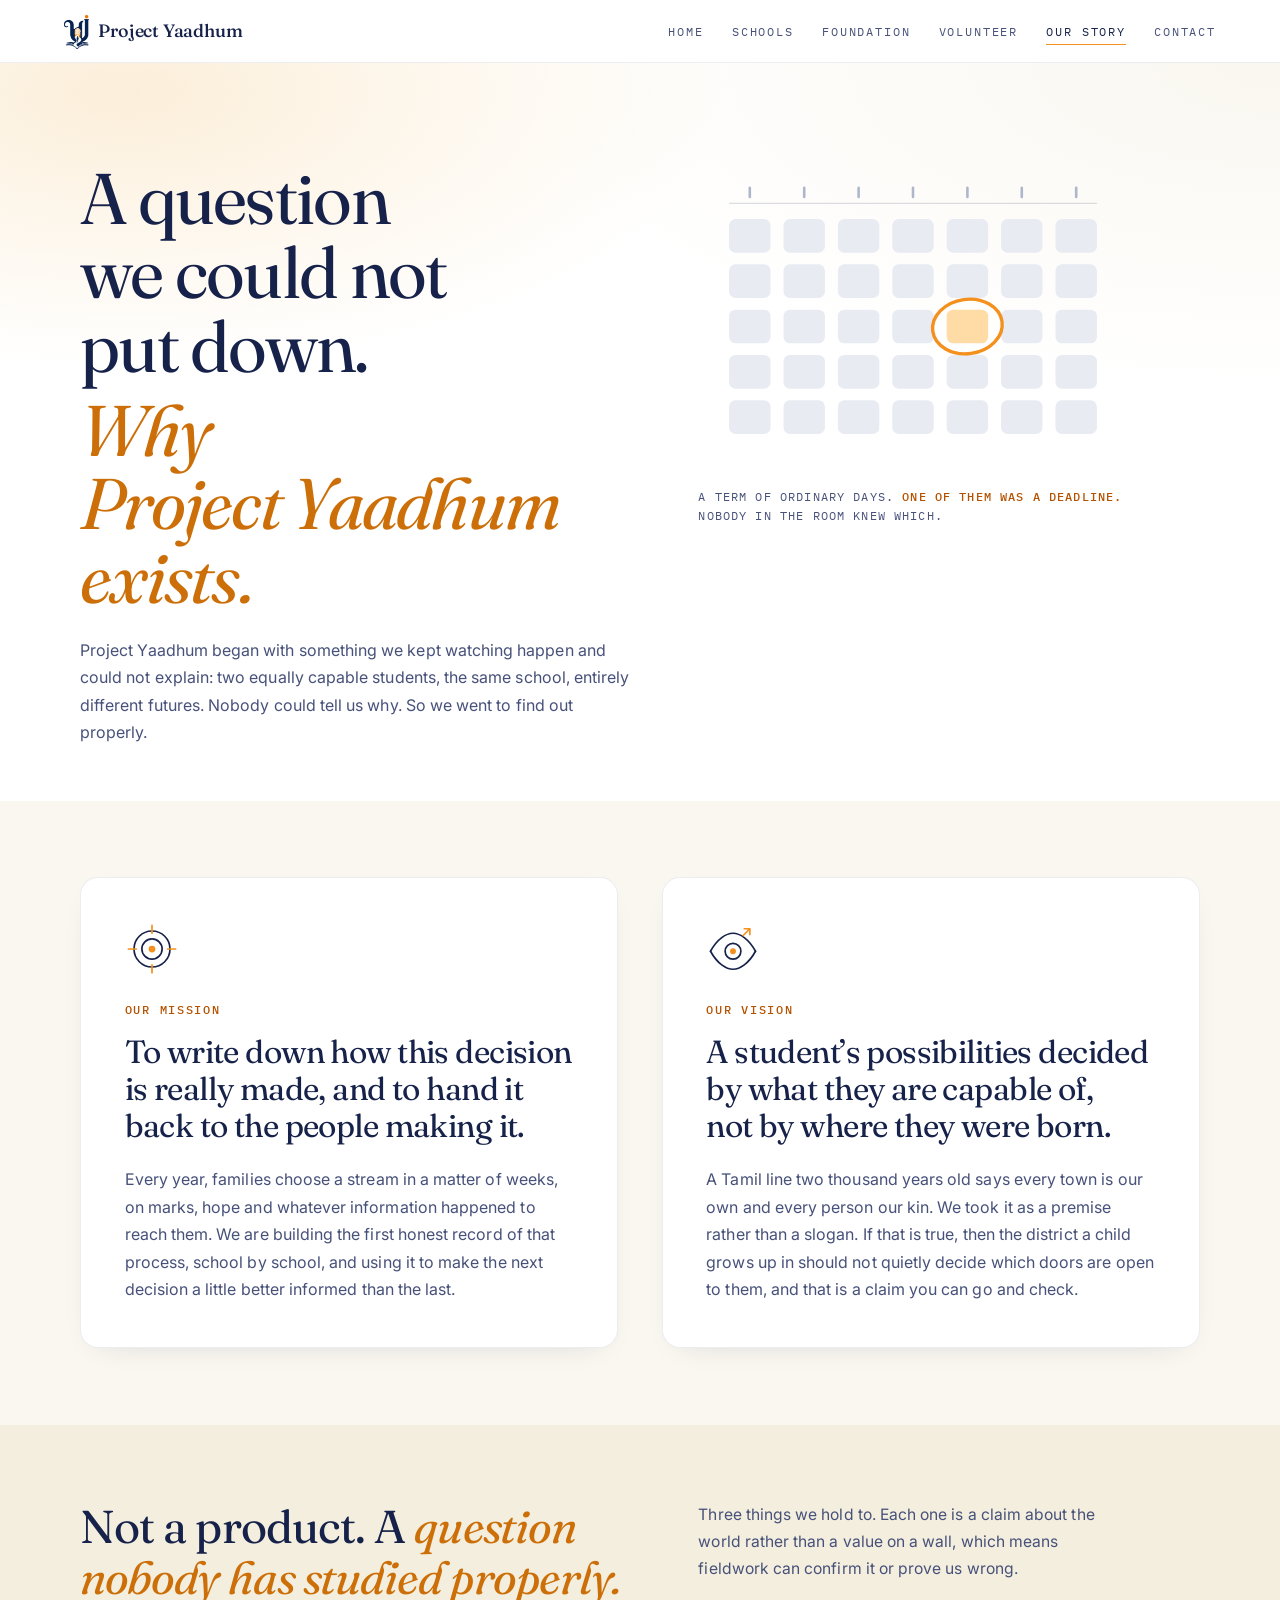
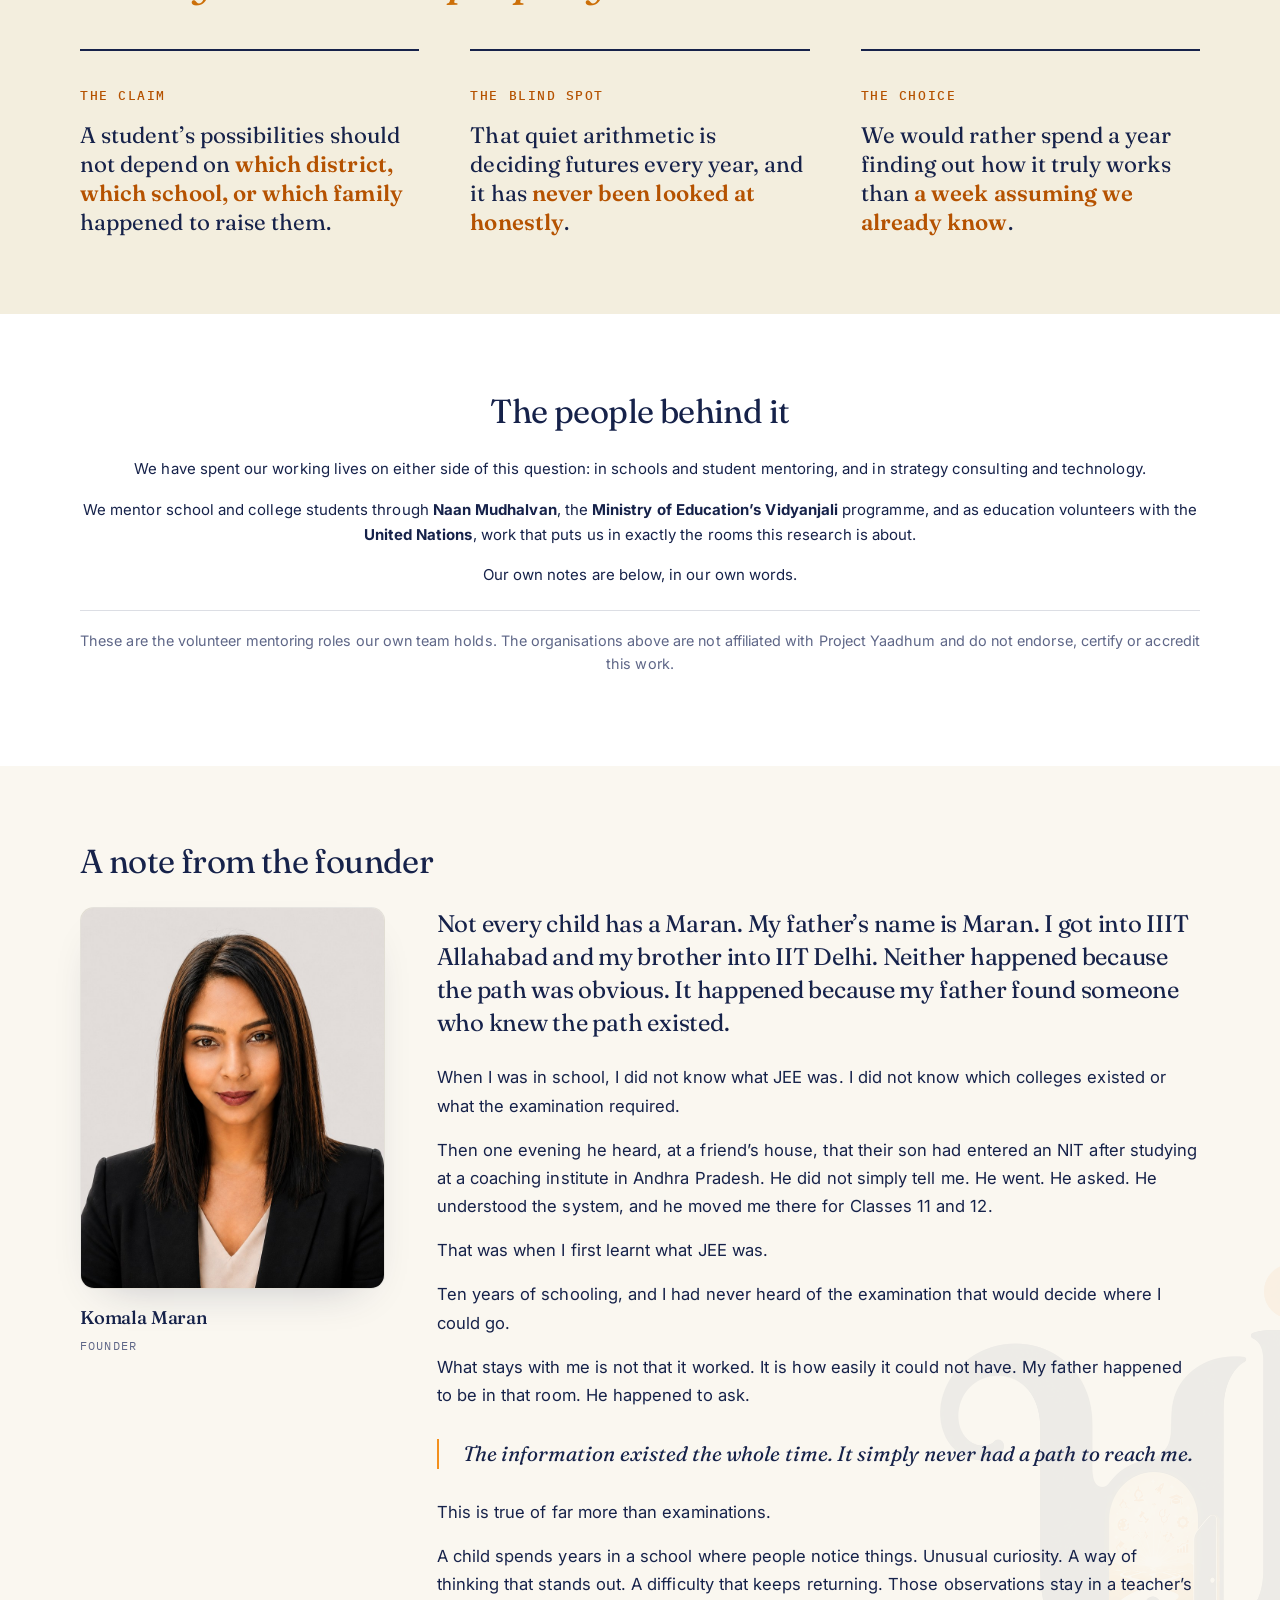
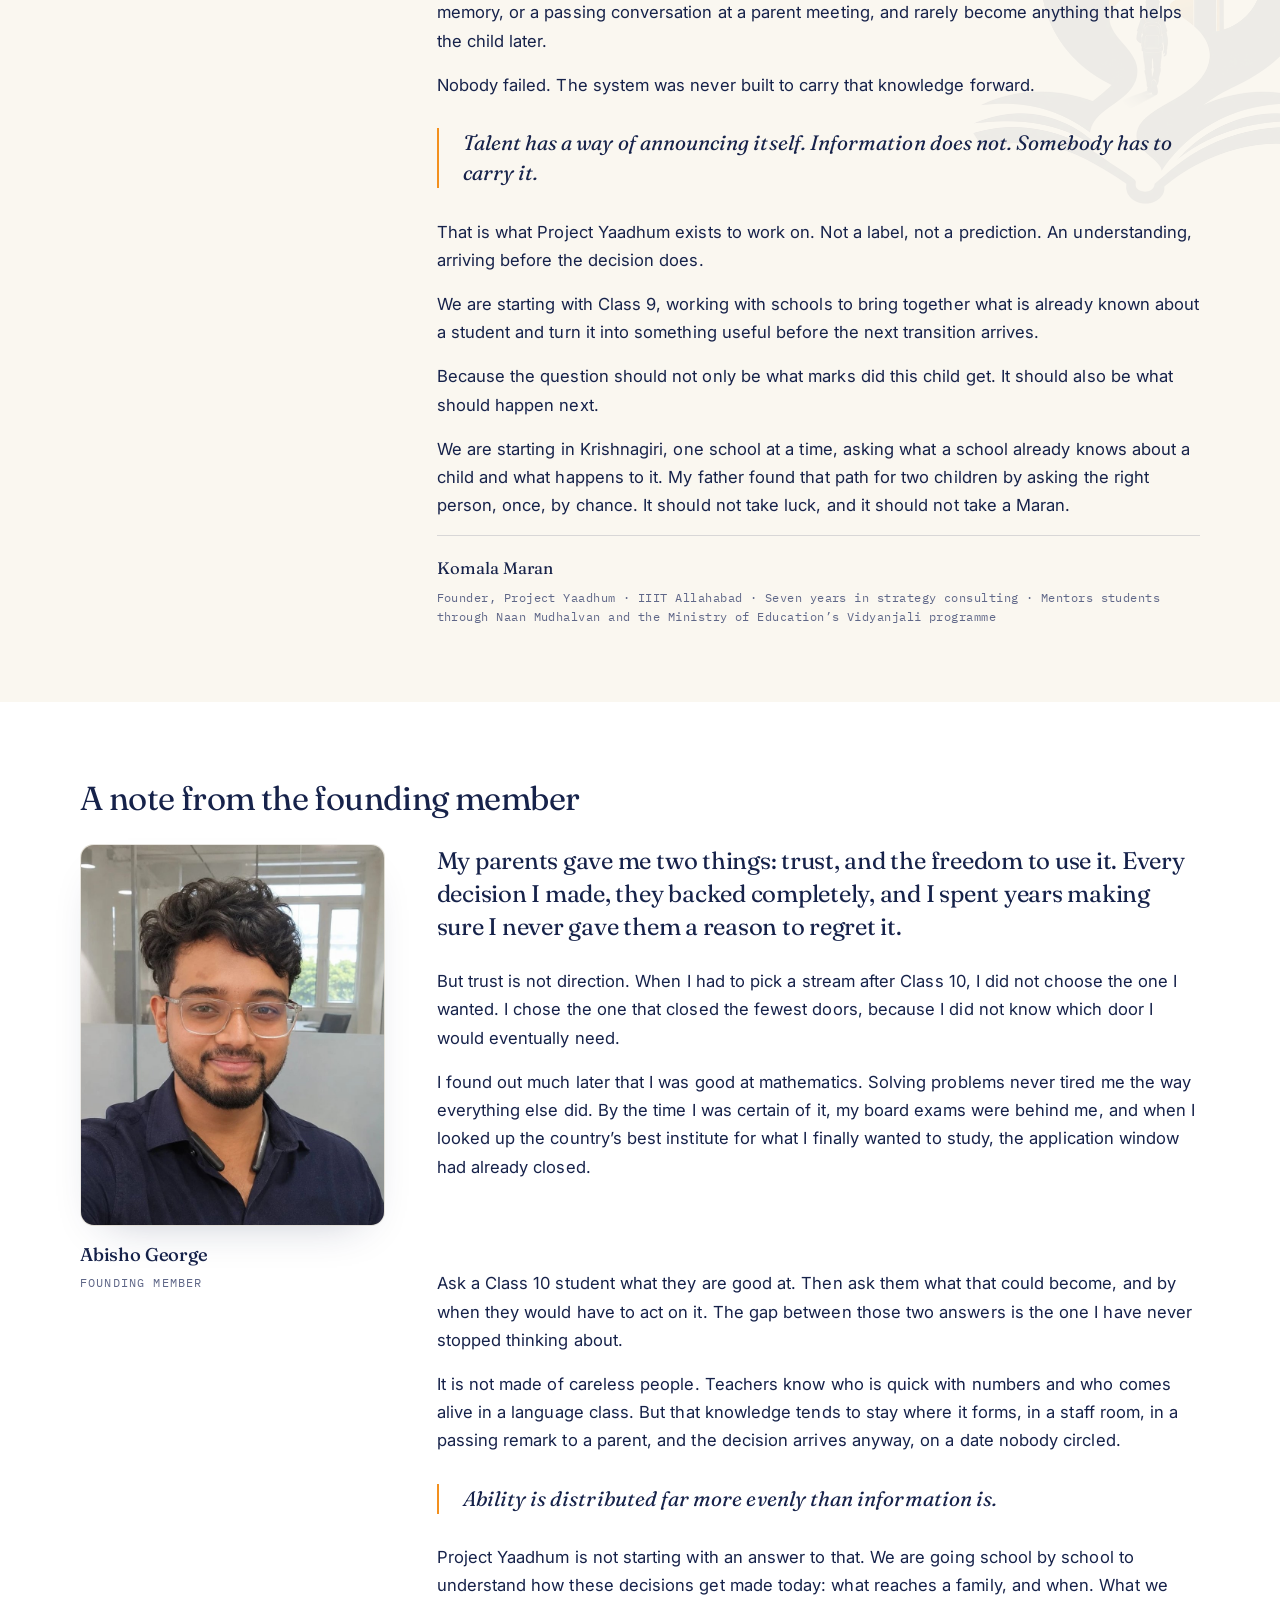
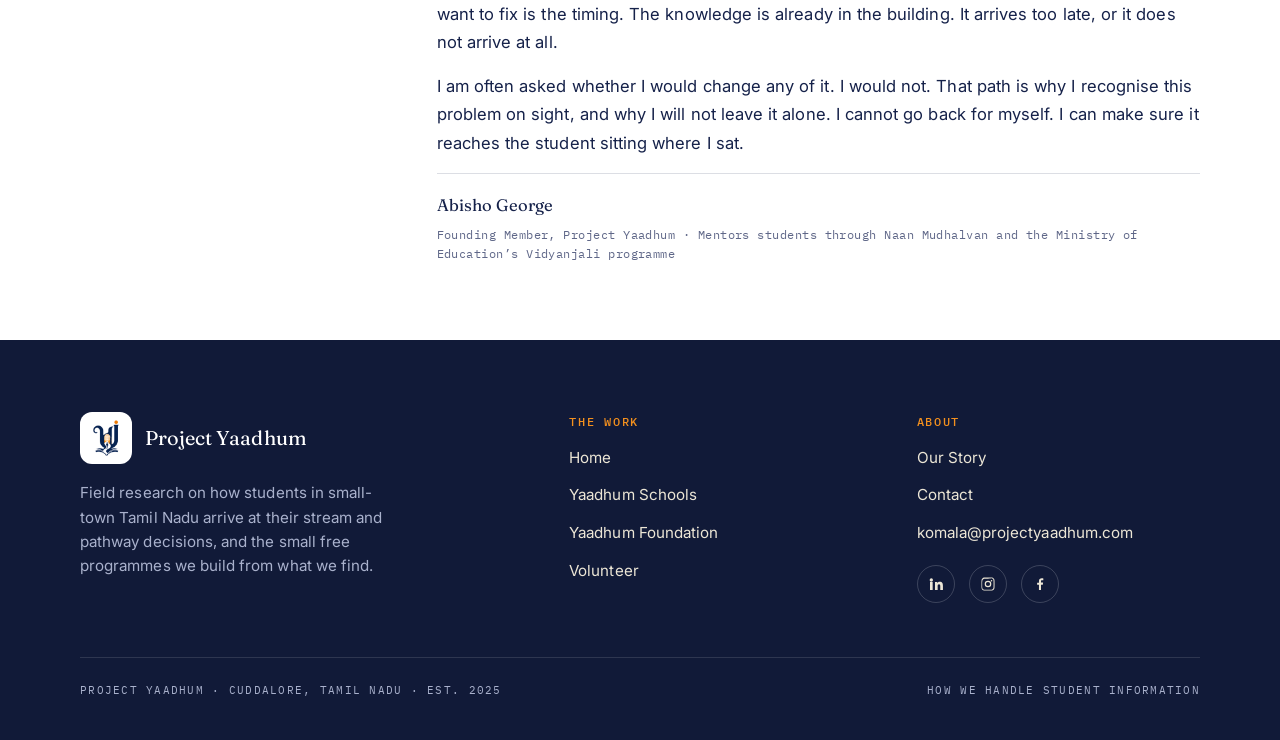
==== commit 2001a385: "Replace founding member portrait on Our Story page New photo cropped to the existing 800x1000 (4:5) " ====
--- a/story.html
+++ b/story.html
@@ -195,7 +195,7 @@
         "en",
         "ta"
       ],
-      "image": "https://www.projectyaadhum.com/assets/founding-abisho.jpg",
+      "image": "https://www.projectyaadhum.com/assets/founding-abisho.jpg?v=2",
       "url": "https://www.projectyaadhum.com/story.html"
     }
   ]
@@ -411,7 +411,7 @@
     <div class="note__grid">
       <div class="reveal">
         <figure class="portrait" style="margin:0">
-          <img src="assets/founding-abisho.jpg" alt="Abisho George, Founding Member of Project Yaadhum"
+          <img src="assets/founding-abisho.jpg?v=2" alt="Abisho George, Founding Member of Project Yaadhum"
                onerror="this.style.display='none';this.nextElementSibling.style.display='grid';">
           <figcaption class="portrait__ph" style="display:none">Portrait<br>Abisho George</figcaption>
         </figure>
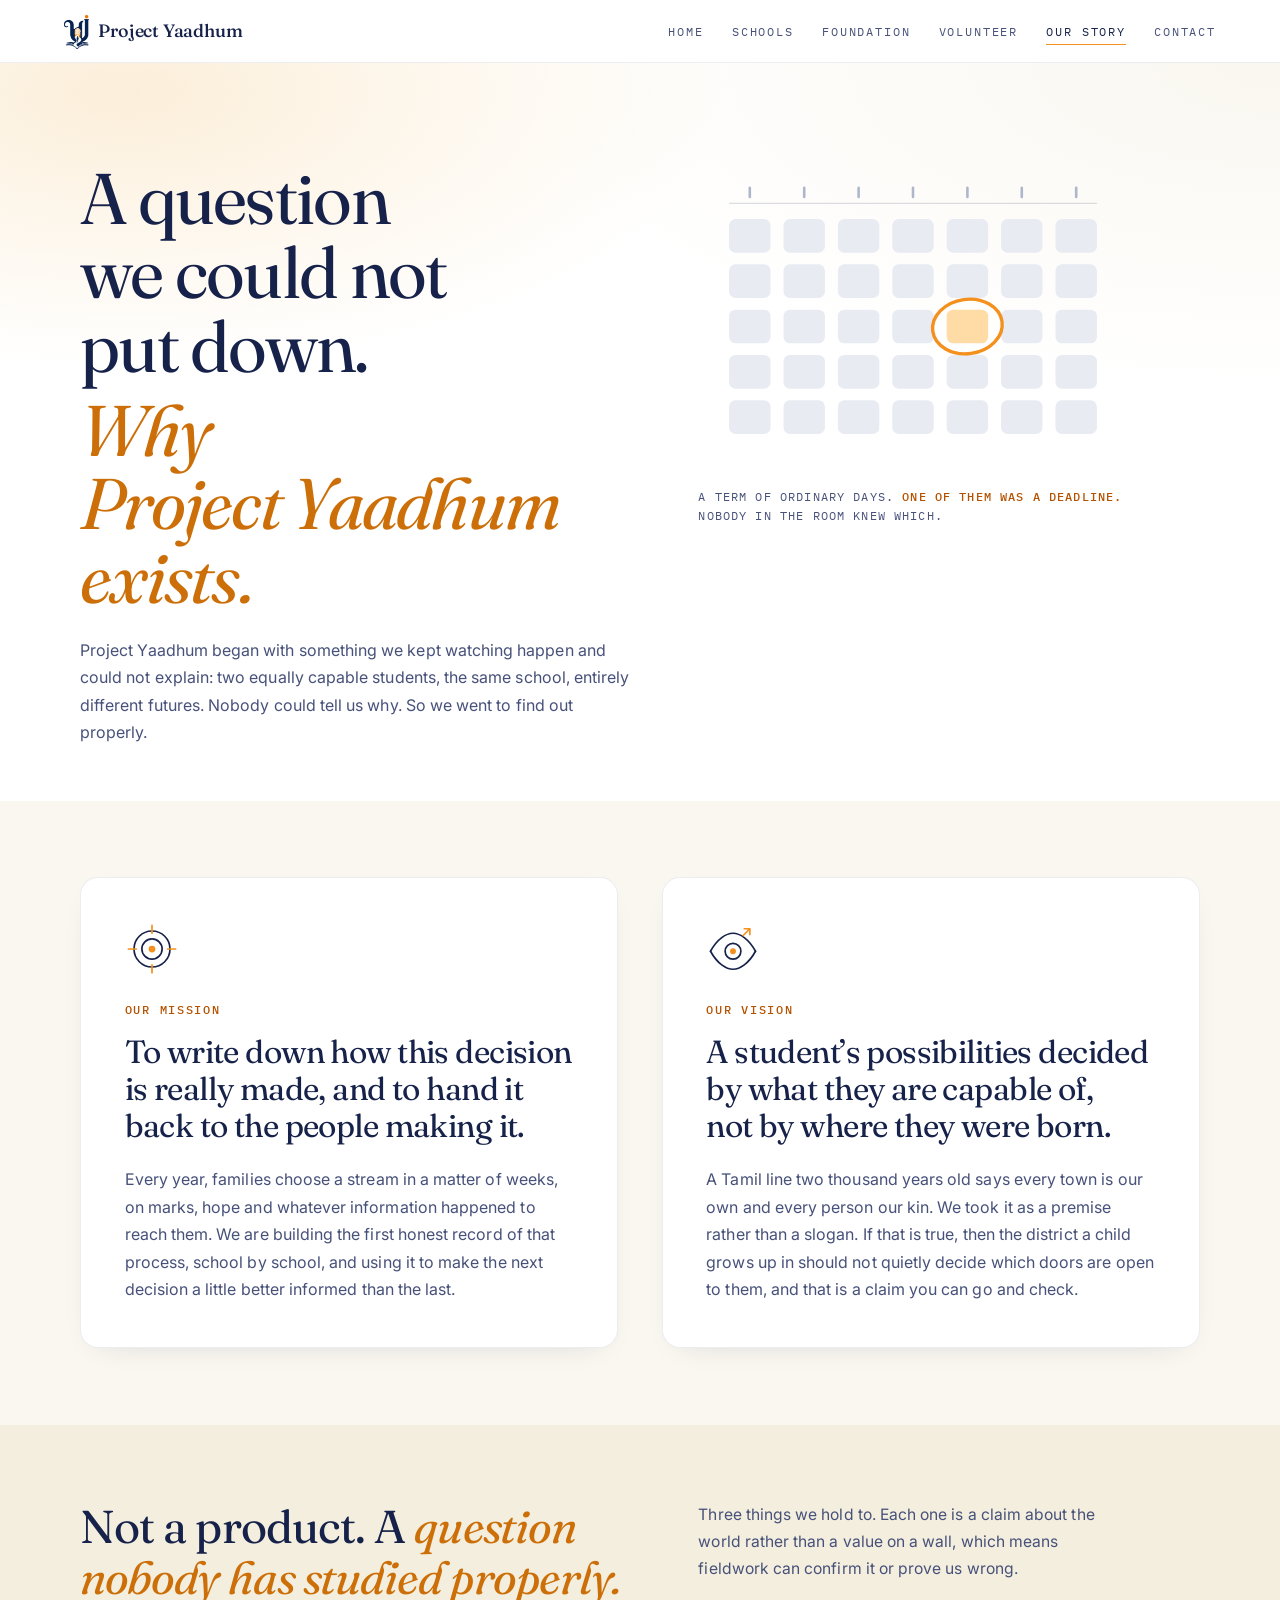
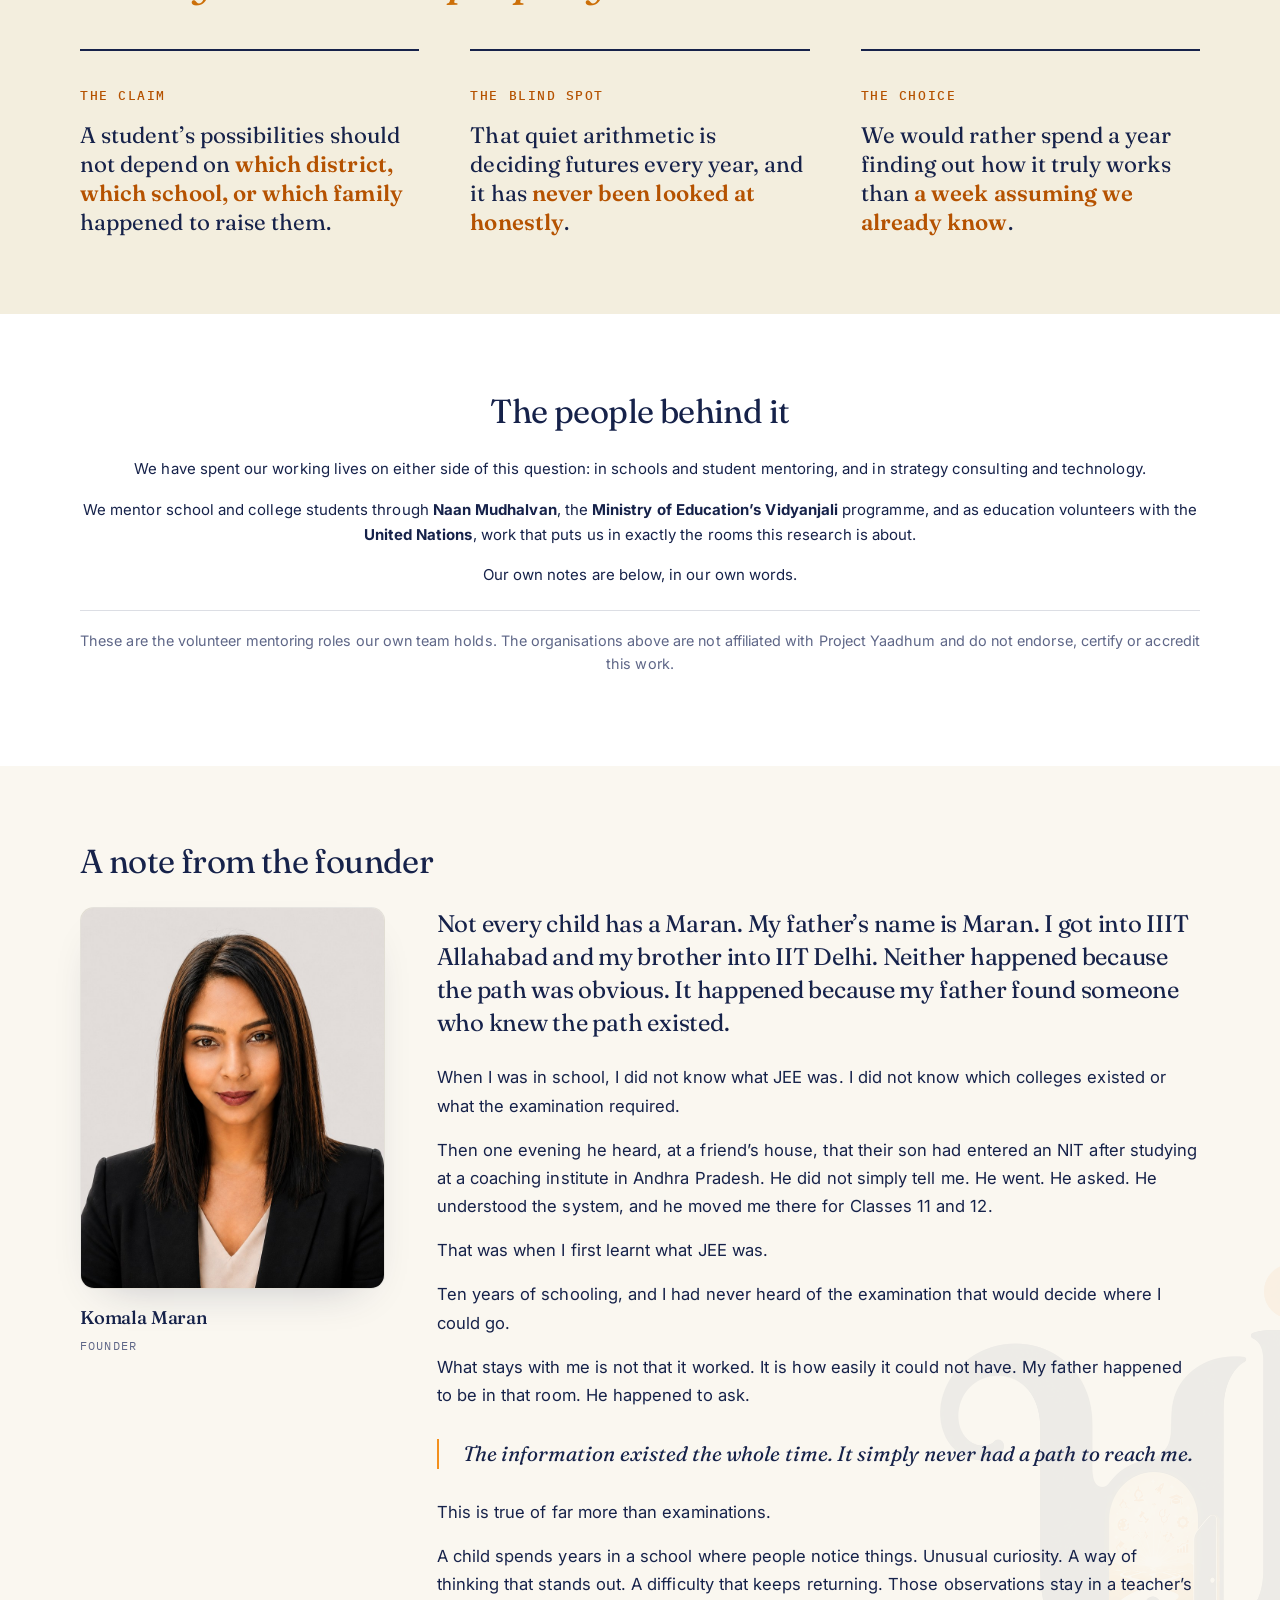
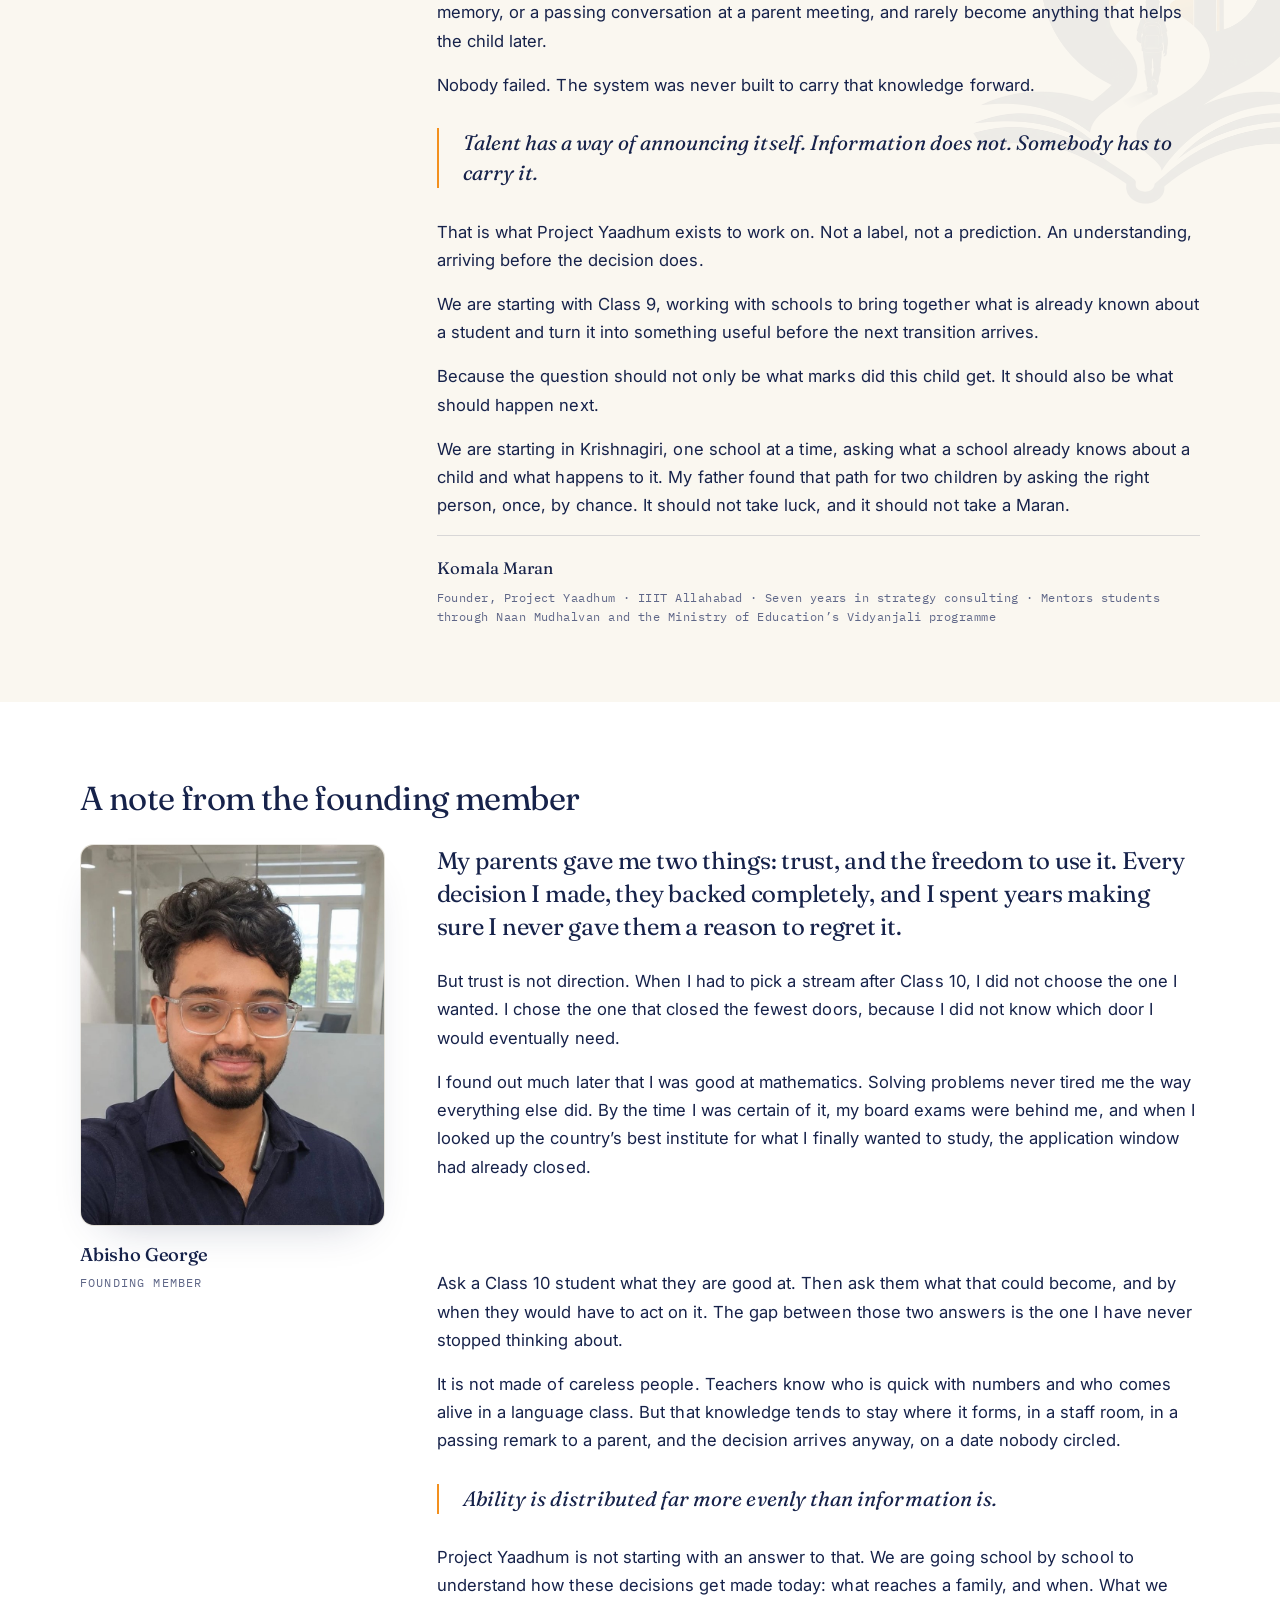
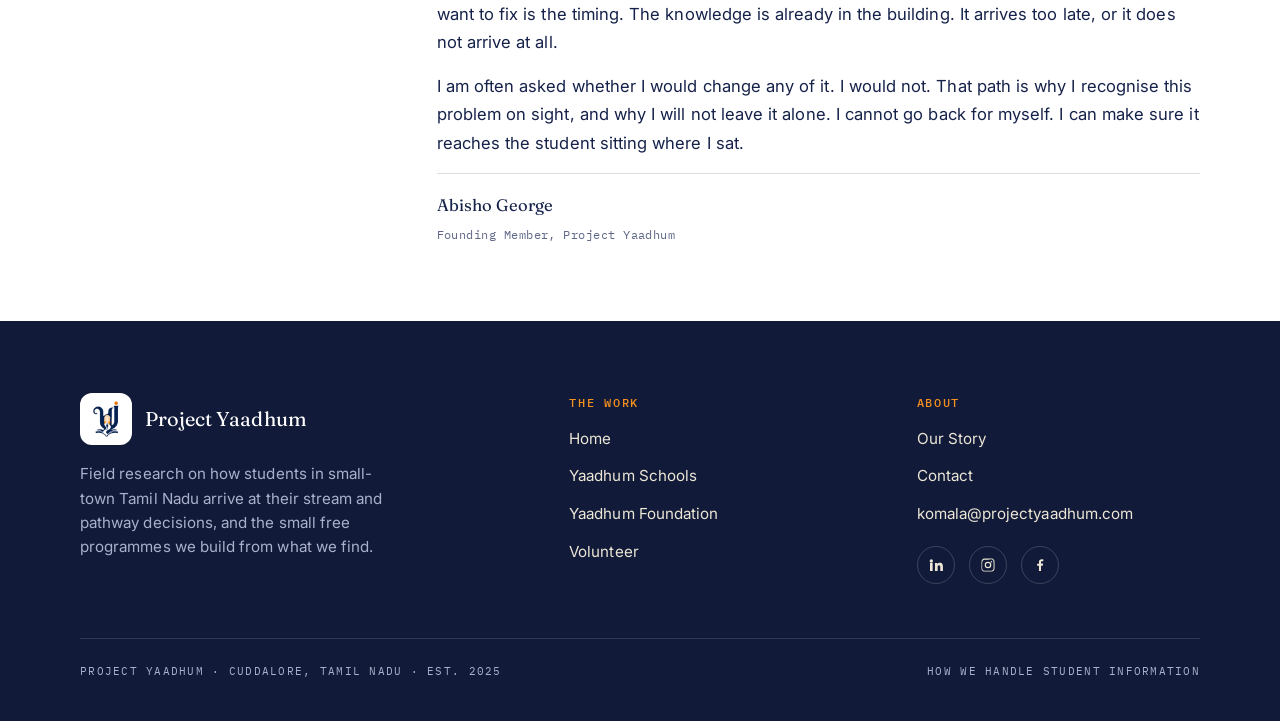
==== commit 229cd6b5: "Shorten founding member signature on Our Story page Co-Authored-By: Claude Opus 5.5 <noreply@anthrop" ====
--- a/story.html
+++ b/story.html
@@ -429,7 +429,7 @@
         <p class="reveal">Project Yaadhum is not starting with an answer to that. We are going school by school to understand how these decisions get made today: what reaches a family, and when. What we want to fix is the timing. The knowledge is already in the building. It arrives too late, or it does not arrive at all.</p>
         <p class="reveal">I am often asked whether I would change any of it. I would not. That path is why I recognise this problem on sight, and why I will not leave it alone. I cannot go back for myself. I can make sure it reaches the student sitting where I sat.</p>
         <p class="note__sign reveal">Abisho George
-          <small>Founding Member, Project Yaadhum &middot; Mentors students through Naan Mudhalvan and the Ministry of Education&rsquo;s Vidyanjali programme</small></p>
+          <small>Founding Member, Project Yaadhum</small></p>
       </div>
     </div>
   </div>
